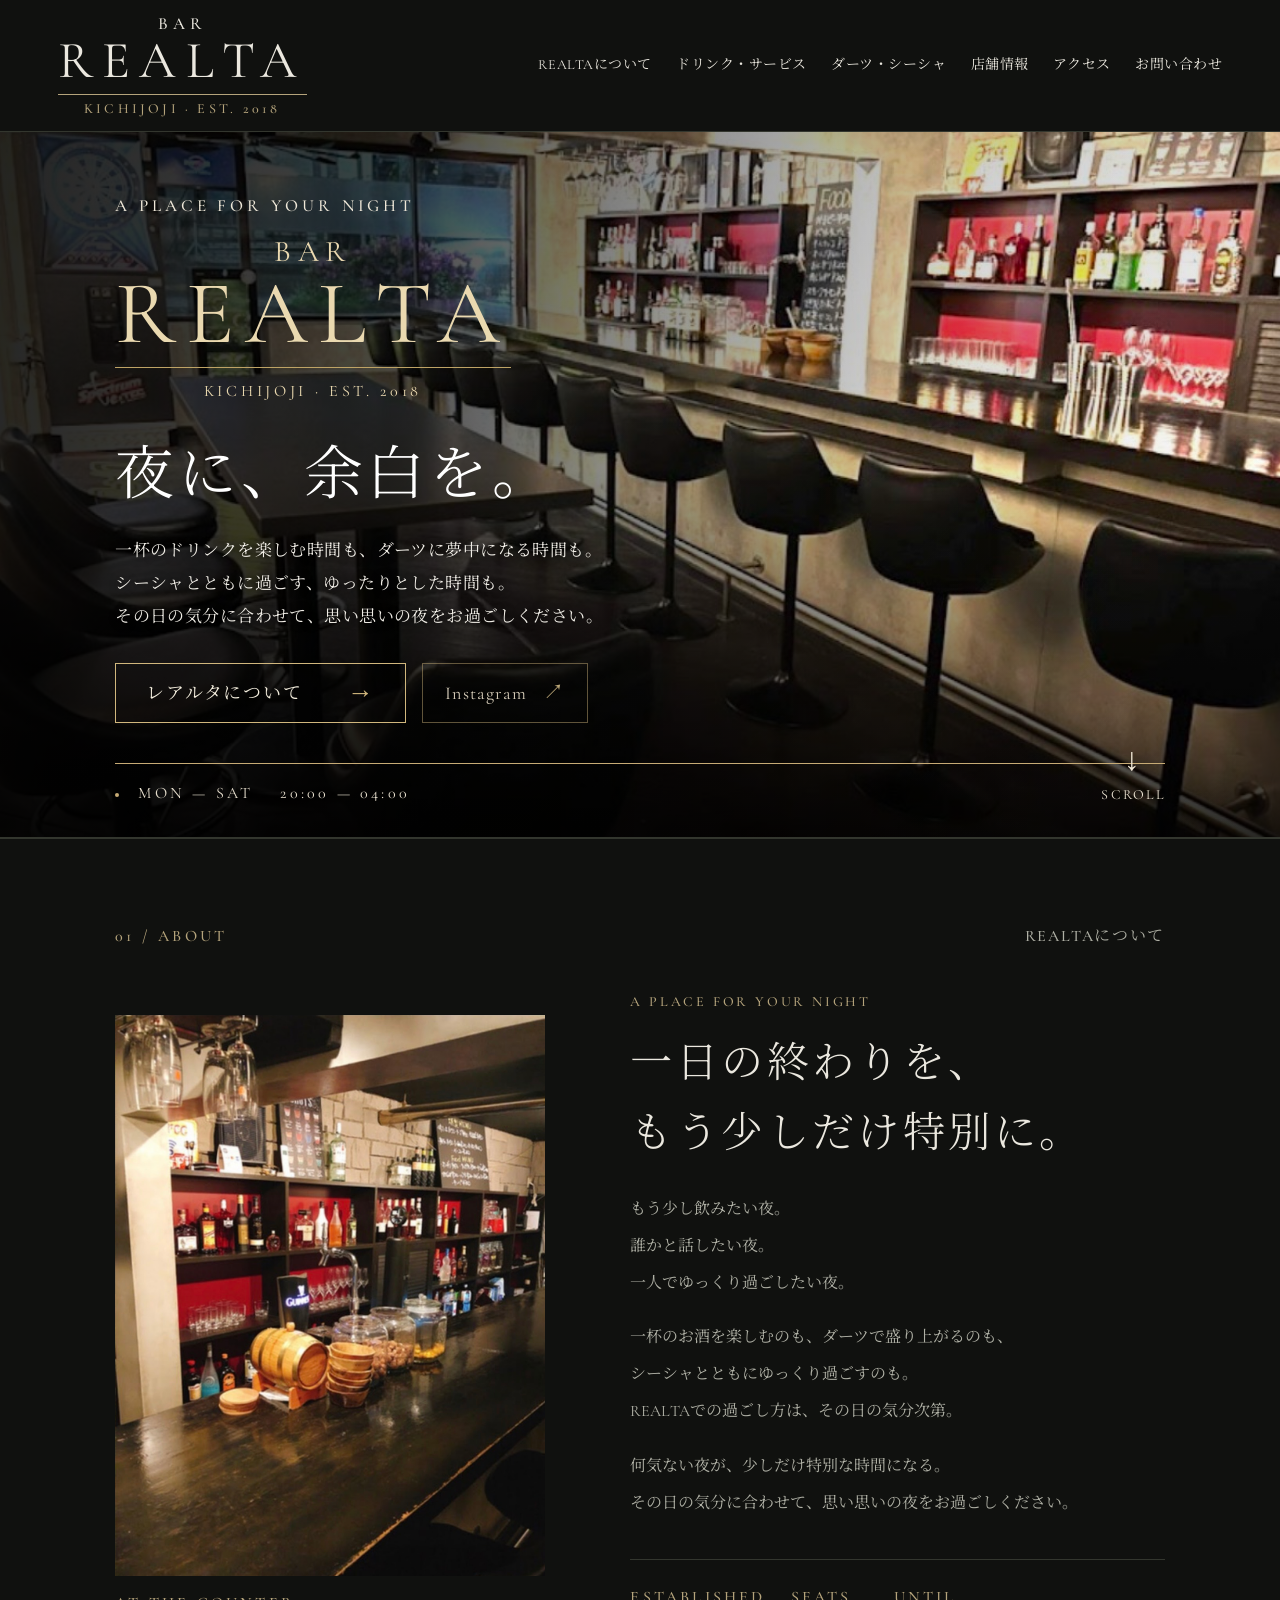
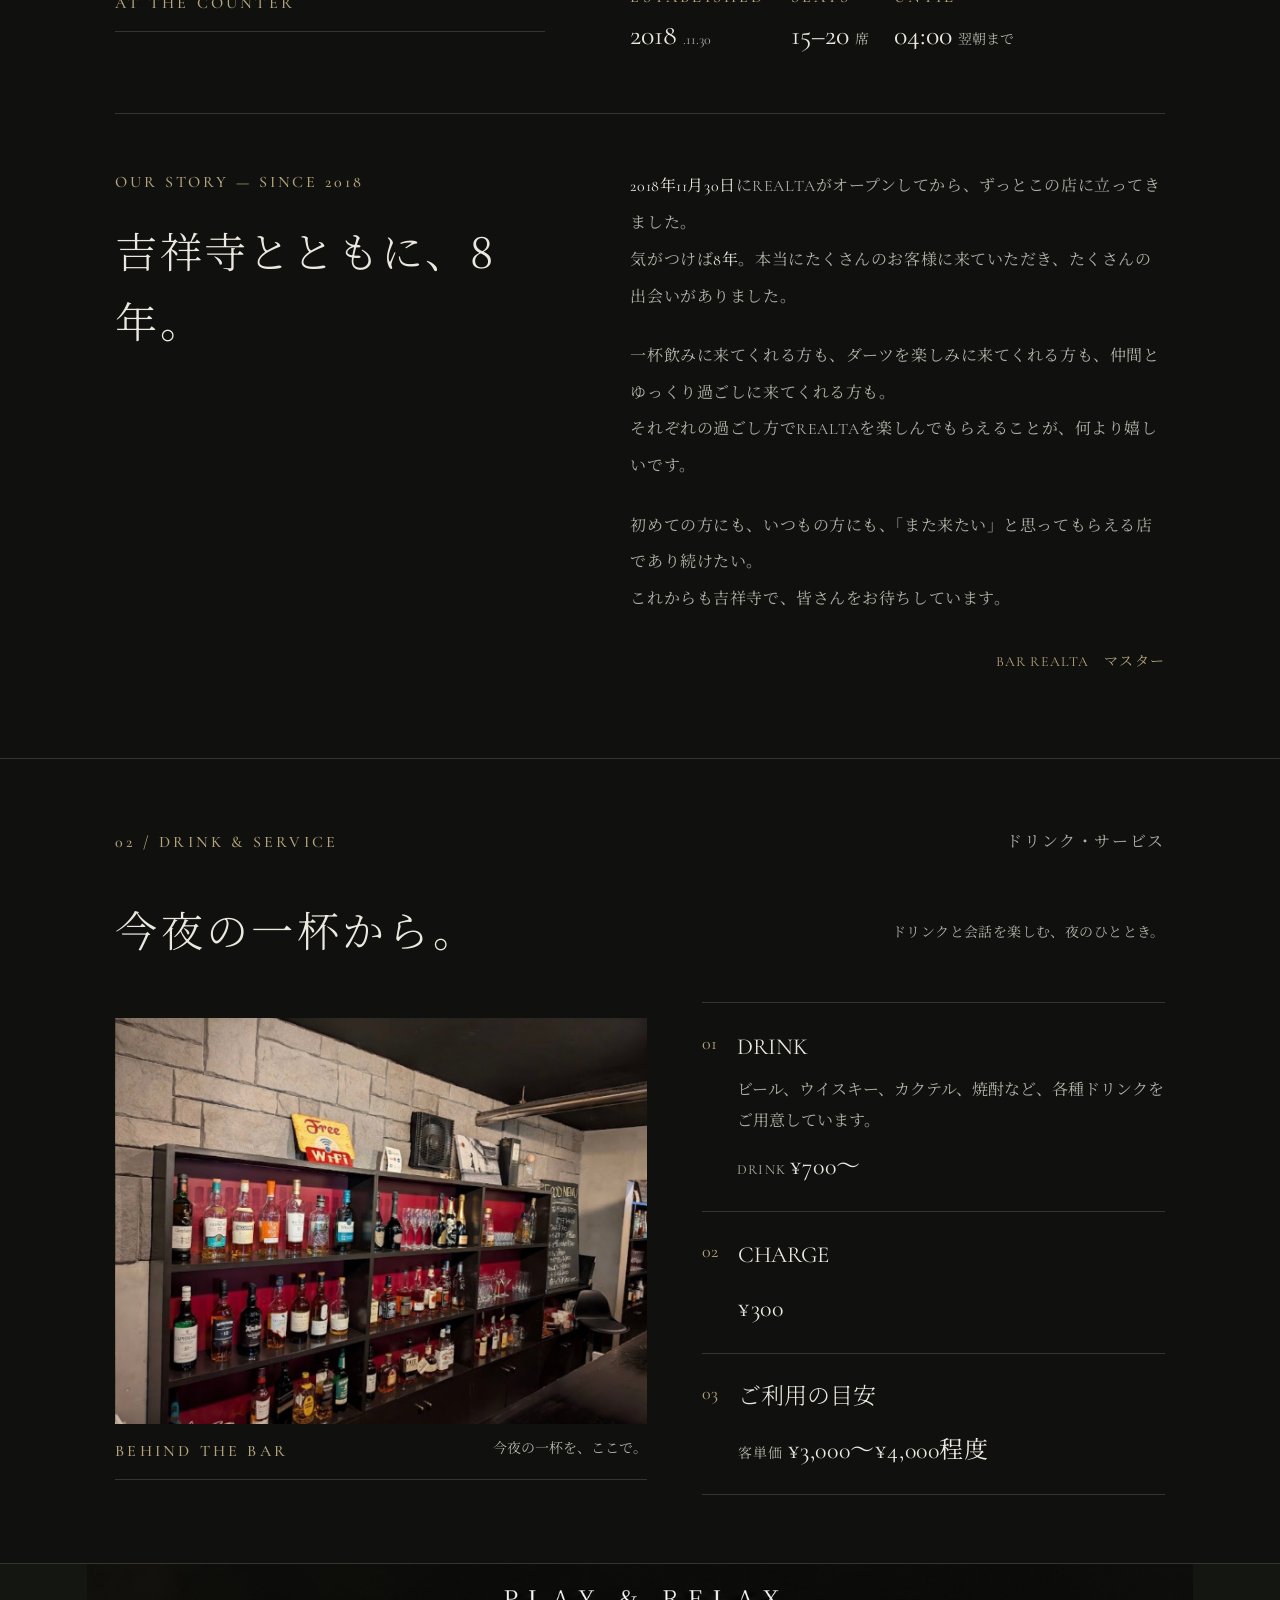
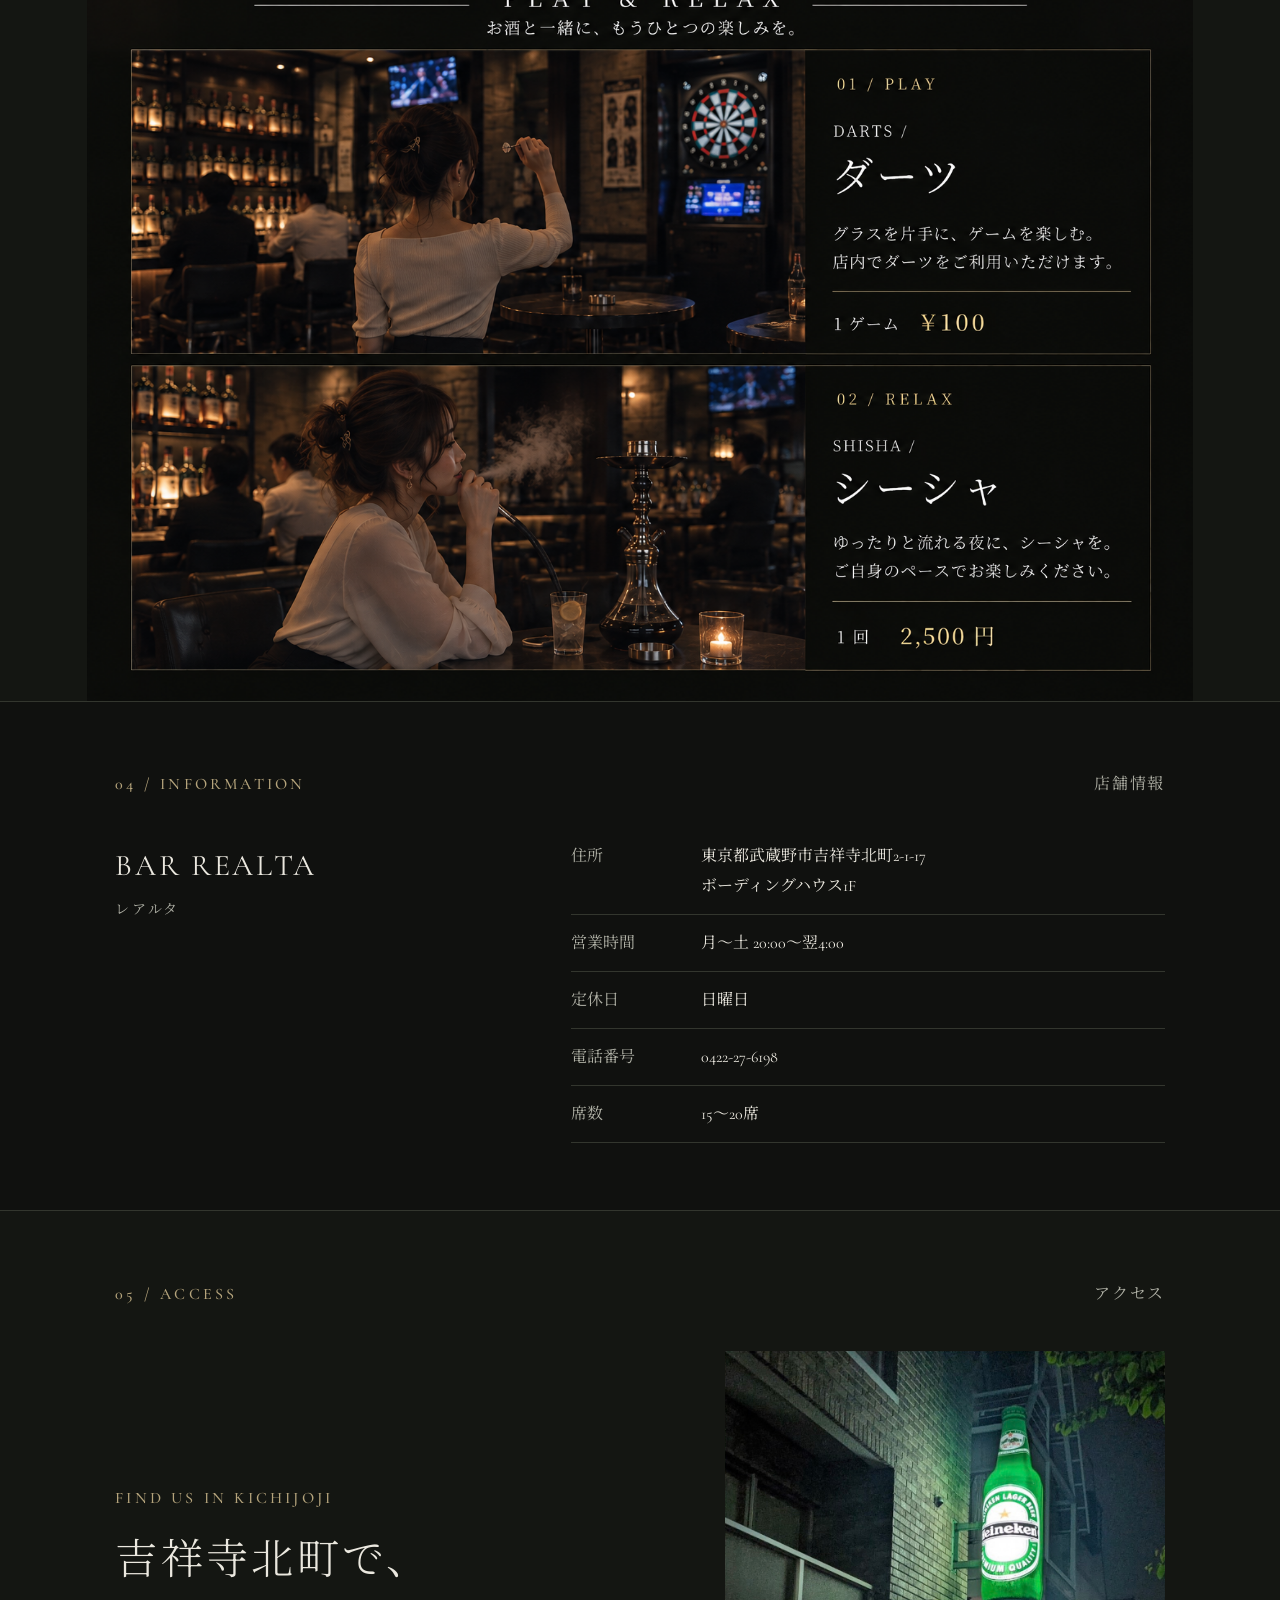
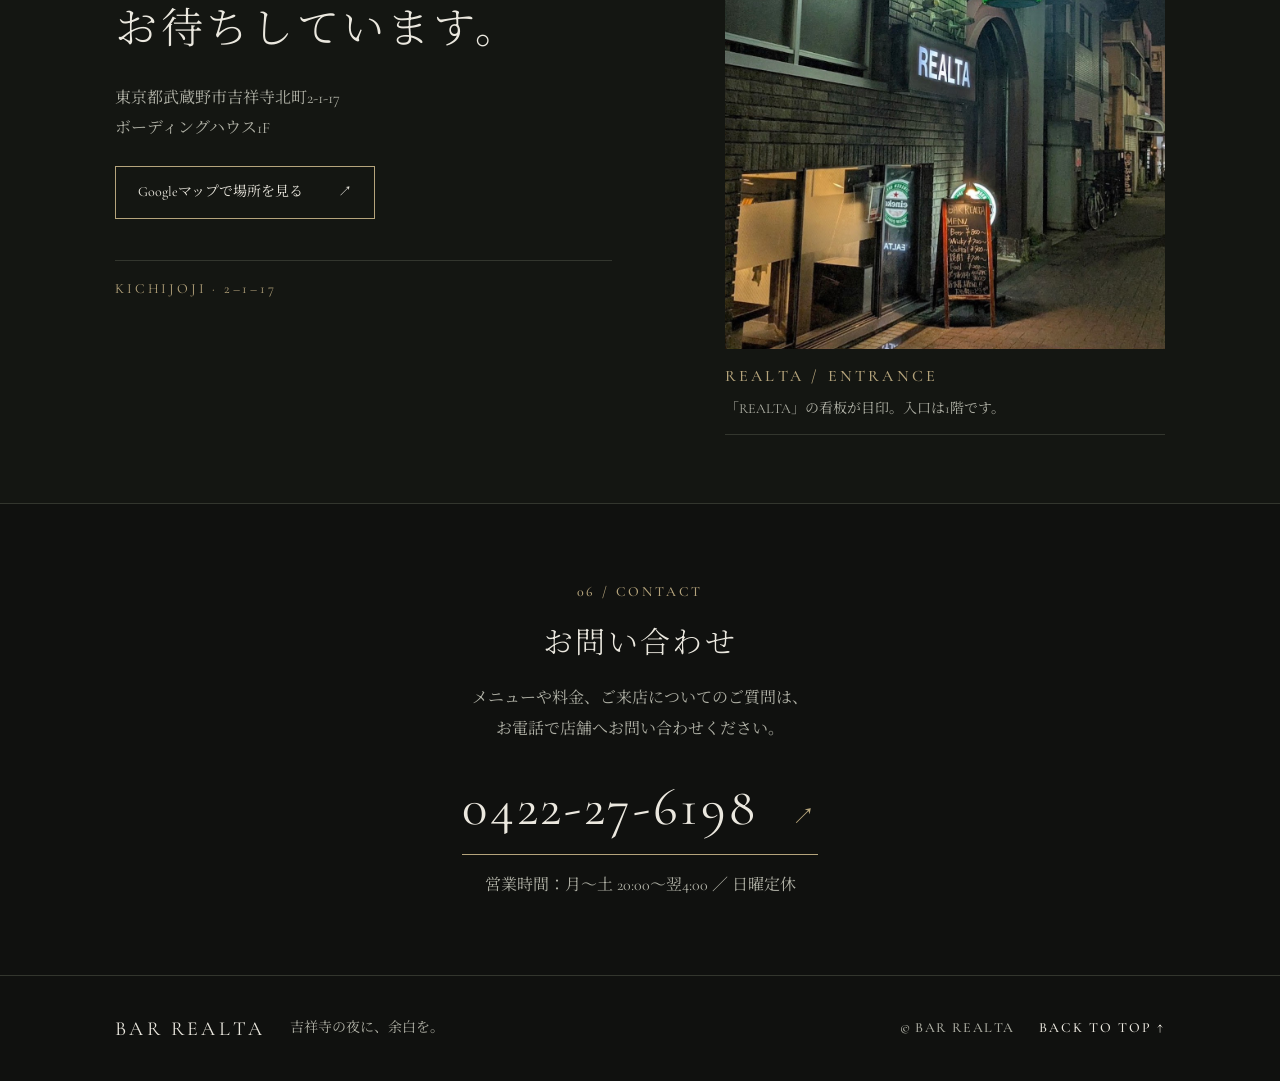
==== index.html @ 0af5d514 "Remove mobile artwork spacer and compact section boundaries" ====
<!DOCTYPE html>
<html lang="ja">
<head>
  <meta charset="UTF-8">
  <meta name="viewport" content="width=device-width, initial-scale=1">
  <meta name="theme-color" content="#10110f">
  <title>BAR REALTA（レアルタ）｜吉祥寺のバー・ダーツ・シーシャ</title>
  <meta name="description" content="吉祥寺北町のBAR REALTA（レアルタ）。月〜土の20:00〜翌4:00まで営業。落ち着いた夜のひとときに、ドリンク、ダーツ、シーシャを。店舗情報・アクセス・電話でのお問い合わせはこちら。">
  <meta property="og:type" content="website">
  <meta property="og:locale" content="ja_JP">
  <meta property="og:title" content="BAR REALTA（レアルタ）｜吉祥寺のバー">
  <meta property="og:description" content="吉祥寺北町で、夜をゆっくり。月〜土 20:00〜翌4:00。ダーツ・シーシャのあるBAR REALTA。">
  <link rel="icon" href="assets/favicon.svg" type="image/svg+xml">
  <link rel="stylesheet" href="assets/fonts.css">
  <link rel="stylesheet" href="assets/style.css?v=b200b315a62f">
  <link rel="stylesheet" href="assets/hero.css?v=e8b2d8598e43">
  <link rel="stylesheet" href="assets/experience-artwork.css?v=4f98e87cd8ca">
  <script src="assets/main.js" defer></script>
  <script type="application/ld+json">
  {"@context":"https://schema.org","@type":"BarOrPub","name":"BAR REALTA（レアルタ）","alternateName":"レアルタ 吉祥寺","telephone":"0422-27-6198","address":{"@type":"PostalAddress","streetAddress":"吉祥寺北町2-1-17 ボーディングハウス1F","addressLocality":"武蔵野市","addressRegion":"東京都","addressCountry":"JP"},"openingHoursSpecification":[{"@type":"OpeningHoursSpecification","dayOfWeek":["Monday","Tuesday","Wednesday","Thursday","Friday","Saturday"],"opens":"20:00","closes":"04:00"}],"priceRange":"客単価目安：3,000〜4,000円","foundingDate":"2018-11-30","hasMap":"https://www.google.com/maps/search/?api=1&query=東京都武蔵野市吉祥寺北町2-1-17+BAR+REALTA"}
  </script>
</head>
<body>
  <a class="skip-link" href="#main">本文へ移動</a>
  <header class="site-header">
    <a class="brand" href="#top" aria-label="BAR REALTA トップ"><span class="brand-small">BAR</span><span class="brand-word">REALTA</span><span class="brand-place">KICHIJOJI · EST. 2018</span></a>
    <button class="menu-toggle" type="button" aria-expanded="false" aria-controls="site-nav" hidden><span>MENU</span><span class="menu-icon" aria-hidden="true"></span></button>
    <nav id="site-nav" aria-label="メインナビゲーション">
      <a href="#about">REALTAについて</a><a href="#services">ドリンク・サービス</a><a href="#experience">ダーツ・シーシャ</a><a href="#information">店舗情報</a><a href="#access">アクセス</a><a href="#contact">お問い合わせ</a>
    </nav>
  </header>
  <main id="main">
    <section class="arrival" id="top" aria-labelledby="arrival-title">
      <div class="arrival-scene">
        <img class="arrival-image" src="assets/images/interior.jpg" width="1206" height="924" alt="BAR REALTAの店内全景。カウンターとテーブル席、奥にダーツ台" fetchpriority="high" decoding="async">
      </div>
      <div class="arrival-layout">
        <div class="arrival-story">
          <p class="arrival-kicker">A PLACE FOR YOUR NIGHT</p>
          <h1 class="arrival-identity" id="arrival-title">
            <span class="arrival-bar">BAR</span>
            <span class="arrival-name">REALTA</span>
            <span class="arrival-origin">KICHIJOJI · EST. 2018</span>
            <span class="sr-only">吉祥寺</span>
          </h1>
          <div class="arrival-invitation">
            <p class="arrival-copy">夜に、余白を。</p>
            <p class="arrival-description">一杯のドリンクを楽しむ時間も、ダーツに夢中になる時間も。<br class="desktop-break">シーシャとともに過ごす、ゆったりとした時間も。<br class="desktop-break">その日の気分に合わせて、思い思いの夜をお過ごしください。</p>
            <div class="arrival-actions">
              <a class="arrival-button" href="#about">レアルタについて <span aria-hidden="true">→</span></a>
              <a class="arrival-social" href="https://www.instagram.com/tommy_realta/" target="_blank" rel="noopener noreferrer">Instagram <span aria-hidden="true">↗</span><span class="sr-only">（新しいタブで開きます）</span></a>
            </div>
          </div>
        </div>
        <div class="arrival-foot">
          <p class="arrival-hours"><span class="arrival-dot" aria-hidden="true"></span> MON — SAT <strong>20:00 — 04:00</strong></p>
          <a class="arrival-scroll" href="#about">SCROLL <span aria-hidden="true">↓</span></a>
        </div>
      </div>
    </section>
    <section class="section about" id="about" aria-labelledby="about-title">
      <div class="section-label"><span>01 / ABOUT</span><span>REALTAについて</span></div>
      <figure class="store-photo counter-photo"><div class="store-photo-frame"><img src="assets/images/counter.jpg" width="1120" height="1462" alt="BAR REALTAの木のカウンターと、背後の酒棚や吊り下げられたグラス" loading="lazy" decoding="async"></div><figcaption><span>AT THE COUNTER</span></figcaption></figure>
      <div class="about-body"><p class="eyebrow">A PLACE FOR YOUR NIGHT</p><h2 id="about-title">一日の終わりを、<br>もう少しだけ特別に。</h2><p>もう少し飲みたい夜。<br>誰かと話したい夜。<br>一人でゆっくり過ごしたい夜。</p><p>一杯のお酒を楽しむのも、ダーツで盛り上がるのも、<br>シーシャとともにゆっくり過ごすのも。<br>REALTAでの過ごし方は、その日の気分次第。</p><p>何気ない夜が、少しだけ特別な時間になる。<br>その日の気分に合わせて、思い思いの夜をお過ごしください。</p><div class="about-facts"><div><span>ESTABLISHED</span><strong>2018<span>.11.30</span></strong></div><div><span>SEATS</span><strong>15–20<span>席</span></strong></div><div><span>UNTIL</span><strong>04:00<span>翌朝まで</span></strong></div></div></div>
      <article class="about-story" aria-labelledby="story-title">
        <div class="story-heading">
          <p class="story-label">OUR STORY — SINCE 2018</p>
          <h3 id="story-title">吉祥寺とともに、8年。</h3>
        </div>
        <div class="story-prose">
          <p><span class="story-accent">2018年11月30日</span>にREALTAがオープンしてから、ずっとこの店に立ってきました。<br>気がつけば<span class="story-accent">8年</span>。本当にたくさんのお客様に来ていただき、たくさんの出会いがありました。</p>
          <p>一杯飲みに来てくれる方も、ダーツを楽しみに来てくれる方も、仲間とゆっくり過ごしに来てくれる方も。<br>それぞれの過ごし方でREALTAを楽しんでもらえることが、何より嬉しいです。</p>
          <p>初めての方にも、いつもの方にも、「また来たい」と思ってもらえる店であり続けたい。<br>これからも吉祥寺で、皆さんをお待ちしています。</p>
          <p class="story-signature">BAR REALTA　マスター</p>
        </div>
      </article>
    </section>
    <section class="section services" id="services" aria-labelledby="services-title">
      <div class="section-label"><span>02 / DRINK & SERVICE</span><span>ドリンク・サービス</span></div>
      <div class="section-heading"><h2 id="services-title">今夜の一杯から。</h2><p>ドリンクと会話を楽しむ、夜のひととき。</p></div>
      <div class="drinks-layout">
        <figure class="store-photo shelf-photo"><div class="store-photo-frame"><img src="assets/images/bottle-shelf.jpg" width="1206" height="921" alt="BAR REALTAの赤い背景の酒棚に並ぶウイスキーなどのボトルとグラス" loading="lazy" decoding="async"></div><figcaption><span>BEHIND THE BAR</span><span>今夜の一杯を、ここで。</span></figcaption></figure>
        <div class="drinks-copy">
          <div class="service-row"><span class="row-number">01</span><div><h3>DRINK</h3><p>ビール、ウイスキー、カクテル、焼酎など、各種ドリンクをご用意しています。</p><p class="service-price"><span>DRINK</span> <strong>¥700〜</strong></p></div></div>
          <div class="service-row"><span class="row-number">02</span><div><h3>CHARGE</h3><p class="service-price"><strong>¥300</strong></p></div></div>
          <div class="service-row"><span class="row-number">03</span><div><h3>ご利用の目安</h3><p class="service-price"><span>客単価</span> <strong>¥3,000〜¥4,000程度</strong></p></div></div>
        </div>
      </div>
    </section>
    <section class="section experience experience-artwork" id="experience" aria-label="ダーツ・シーシャ">
      <!-- Keep the original responsive layout solely as an invisible size reference. -->
      <div class="section-label" aria-hidden="true" inert><span>03 / DARTS &amp; SHISHA</span><span>ダーツ・シーシャ</span></div>
      <div class="section-heading" aria-hidden="true" inert><h2 id="experience-title">夜の楽しみ方は、自由に。</h2><p>気分に合わせて、もうひとつの楽しみを。</p></div>
      <div class="leisure-list" aria-hidden="true" inert>
        <article class="leisure-row" aria-labelledby="darts-title">
          <div class="leisure-visual"><img src="assets/images/darts-atmosphere.png?v=c59aa412653b" width="1672" height="941" alt="街のバーで、髪をアップにした綺麗めカジュアルの大人の女性が後ろ向きに立ってダーツを投げる様子とダーツボードを描いたイメージ画像" loading="lazy" decoding="async"></div>
          <div class="leisure-content">
            <p class="leisure-label">01 / PLAY</p>
            <h3 id="darts-title"><span>DARTS /</span> ダーツ</h3>
            <p class="leisure-description">グラスを片手に、ゲームを楽しむ夜。<br>店内でダーツをご利用いただけます。</p>
            <p class="leisure-price">1ゲーム <strong>¥100</strong></p>
          </div>
        </article>
        <article class="leisure-row" aria-labelledby="shisha-title">
          <div class="leisure-visual"><img src="assets/images/shisha-atmosphere.png?v=7a48c51db578" width="1672" height="941" alt="街のバーで、綺麗めカジュアルの大人の女性が横向きにシーシャを吸う様子とシーシャ本体を描いたイメージ画像" loading="lazy" decoding="async"></div>
          <div class="leisure-content">
            <p class="leisure-label">02 / RELAX</p>
            <h3 id="shisha-title"><span>SHISHA /</span> シーシャ</h3>
            <p class="leisure-description">ゆったりと流れる夜に、シーシャを。<br>ご自身のペースでお楽しみください。</p>
            <p class="leisure-price">1回 <strong>2,500</strong>円</p>
            <p class="leisure-note">フレーバー・提供条件・税込／税別などの詳細は店舗へお問い合わせください。</p>
          </div>
        </article>
      </div>
      <p class="leisure-image-note" aria-hidden="true" inert>ダーツ・シーシャのビジュアルはイメージ画像です。実店舗の写真ではありません。</p>
      <p class="age-note" aria-hidden="true" inert>飲酒・喫煙は20歳になってから。シーシャの提供条件は店舗へご確認ください。</p>
      <img class="experience-artwork-image" src="assets/images/プレイ＆リラックス、夜のバー時間.png" width="1536" height="1024" alt="PLAY &amp; RELAX。お酒と一緒に、もうひとつの楽しみを。ダーツ：グラスを片手に、ゲームを楽しむ夜。店内でダーツをご利用いただけます。1ゲーム100円。シーシャ：ゆったりと流れる夜に、シーシャを。ご自身のペースでお楽しみください。1回2,500円。" decoding="async">
    </section>
    <section class="section information" id="information" aria-labelledby="information-title">
      <div class="section-label"><span>04 / INFORMATION</span><span>店舗情報</span></div>
      <div class="info-layout"><h2 id="information-title">BAR REALTA<span>レアルタ</span></h2><dl class="info-list"><div><dt>住所</dt><dd>東京都武蔵野市吉祥寺北町2-1-17<br>ボーディングハウス1F</dd></div><div><dt>営業時間</dt><dd>月〜土 20:00〜翌4:00</dd></div><div><dt>定休日</dt><dd>日曜日</dd></div><div><dt>電話番号</dt><dd><a href="tel:0422276198">0422-27-6198</a></dd></div><div><dt>席数</dt><dd>15〜20席</dd></div></dl></div>
    </section>
    <section class="section access" id="access" aria-labelledby="access-title">
      <div class="section-label"><span>05 / ACCESS</span><span>アクセス</span></div>
      <div class="access-layout"><div><p class="eyebrow">FIND US IN KICHIJOJI</p><h2 id="access-title">吉祥寺北町で、<br>お待ちしています。</h2><p>東京都武蔵野市吉祥寺北町2-1-17<br>ボーディングハウス1F</p><a class="button" href="https://www.google.com/maps/search/?api=1&amp;query=東京都武蔵野市吉祥寺北町2-1-17+BAR+REALTA" target="_blank" rel="noopener noreferrer">Googleマップで場所を見る <span aria-hidden="true">↗</span><span class="sr-only">（新しいタブで開きます）</span></a></div><figure class="store-photo exterior-photo"><div class="store-photo-frame"><img src="assets/images/exterior.jpg" width="1097" height="1493" alt="BAR REALTAの夜の外観。REALTAの看板と緑のボトル型看板、建物1階のガラスの入口" loading="lazy" decoding="async"></div><figcaption><span>REALTA / ENTRANCE</span><span>「REALTA」の看板が目印。入口は1階です。</span></figcaption></figure></div>
    </section>
    <section class="section contact" id="contact" aria-labelledby="contact-title"><p class="eyebrow">06 / CONTACT</p><h2 id="contact-title">お問い合わせ</h2><p>メニューや料金、ご来店についてのご質問は、<br class="desktop-break">お電話で店舗へお問い合わせください。</p><a class="contact-phone" href="tel:0422276198"><span class="sr-only">電話する： </span>0422-27-6198 <span aria-hidden="true">↗</span></a><p class="contact-hours">営業時間：月〜土 20:00〜翌4:00 ／ 日曜定休</p></section>
  </main>
  <footer class="site-footer"><a class="footer-brand" href="#top">BAR REALTA</a><p>吉祥寺の夜に、余白を。</p><span>© BAR REALTA</span><a class="back-top" href="#top">BACK TO TOP ↑</a></footer>
</body>
</html>
---- assets/fonts.css ----
/* cormorant-garamond-latin-400-normal */
@font-face {
  font-family: 'Cormorant Garamond';
  font-style: normal;
  font-display: swap;
  font-weight: 400;
  src: url('./fonts/cormorant-garamond-latin-400-normal.woff2') format('woff2');
}
/* cormorant-garamond-latin-500-normal */
@font-face {
  font-family: 'Cormorant Garamond';
  font-style: normal;
  font-display: swap;
  font-weight: 500;
  src: url('./fonts/cormorant-garamond-latin-500-normal.woff2') format('woff2');
}
/* noto-serif-jp-japanese-300-normal */
@font-face {
  font-family: 'Noto Serif JP';
  font-style: normal;
  font-display: swap;
  font-weight: 300;
  src: url('./fonts/noto-serif-jp-japanese-300-normal.woff2') format('woff2');
}
/* noto-serif-jp-japanese-400-normal */
@font-face {
  font-family: 'Noto Serif JP';
  font-style: normal;
  font-display: swap;
  font-weight: 400;
  src: url('./fonts/noto-serif-jp-japanese-400-normal.woff2') format('woff2');
}
---- assets/style.css ----
:root{--bg:#10110f;--panel:#171915;--text:#ebe8df;--muted:#b0b1a6;--gold:#b5a47c;--line:#33362e;--serif:"Yu Mincho","Hiragino Mincho ProN",Georgia,serif;--sans:"Helvetica Neue",Arial,"Hiragino Kaku Gothic ProN","Yu Gothic",sans-serif}*{box-sizing:border-box}html{scroll-behavior:smooth;scroll-padding-top:110px}body{margin:0;background:var(--bg);color:var(--text);font-family:var(--sans);font-size:14px;line-height:1.9;-webkit-font-smoothing:antialiased}a{color:inherit;text-decoration:none}button{font:inherit}a,button{-webkit-tap-highlight-color:transparent}a:focus-visible,button:focus-visible{outline:2px solid var(--gold);outline-offset:6px}a:hover{color:var(--gold)}::selection{background:var(--gold);color:var(--bg)}h1,h2,h3,p{margin:0}h2,h3{font-family:var(--serif);font-weight:400}h2{font-size:clamp(26px,3.3vw,43px);line-height:1.65;letter-spacing:.08em}p{color:var(--muted)}.sr-only{position:absolute;width:1px;height:1px;overflow:hidden;clip-path:inset(50%);white-space:nowrap}.skip-link{position:fixed;top:-80px;left:20px;z-index:100;background:var(--text);color:var(--bg);padding:9px 12px}.skip-link:focus{top:12px}.site-header{min-height:100px;padding:15px 4.5%;display:flex;align-items:center;justify-content:space-between;row-gap:22.5px;column-gap:30px;border-bottom:1px solid var(--line);background:var(--bg);position:relative;z-index:10}.brand{font-family:Georgia,serif;font-size:28px;line-height:1.1;letter-spacing:.13em;white-space:nowrap}.brand-small{font-size:14px;letter-spacing:.1em}.brand-place{display:block;font-family:var(--sans);font-size:14px;letter-spacing:.26em;color:var(--gold);margin-top:6.75px}.site-header nav{display:flex;row-gap:18px;column-gap:24px;font-size:14px;letter-spacing:.04em}.menu-toggle{border:0;color:var(--text);background:transparent;padding:12px 0;cursor:pointer;font-size:14px;letter-spacing:.14em;align-items:center;row-gap:9px;column-gap:12px}.menu-toggle[hidden]{display:none}.menu-icon{width:20px;height:8px;border-top:1px solid currentColor;border-bottom:1px solid currentColor}.eyebrow{font-size:14px;letter-spacing:.25em;color:var(--gold);font-weight:500}.text-link{display:inline-flex;row-gap:48.75px;column-gap:65px;align-items:center;margin-top:31.5px;padding-bottom:7.5px;border-bottom:1px solid var(--gold);font-size:14px}.text-link span{color:var(--gold);font-size:19px}.section{padding:67.5px 9%;border-top:1px solid var(--line)}.section-label{display:flex;justify-content:space-between;align-items:center;font-size:14px;letter-spacing:.18em;color:var(--gold);margin-bottom:41.25px}.section-label span:last-child{color:var(--muted);letter-spacing:.1em}.about{display:grid;grid-template-columns:1fr 2fr;row-gap:45px;column-gap:60px;padding-top:82.5px;padding-bottom:82.5px}.about .section-label{display:block}.about .section-label span{display:block;margin-bottom:7.5px}.about-body h2{margin:13.5px 0 22.5px}.about-body>p:not(.eyebrow){margin-top:18px;line-height:2.3}.about-facts{display:flex;row-gap:45px;column-gap:60px;margin-top:37.5px;padding-top:22.5px;border-top:1px solid var(--line)}.about-facts>div>span{display:block;color:var(--gold);font-size:14px;letter-spacing:.15em}.about-facts strong{font-family:Georgia,serif;font-size:32px;font-weight:400;line-height:1.6}.about-facts strong span{font-family:var(--sans);font-size:14px;color:var(--muted);margin-left:6px}.section-heading{display:flex;justify-content:space-between;row-gap:18.75px;column-gap:25px;align-items:center;margin-bottom:33.75px}.section-heading p{font-size:14px;letter-spacing:.03em}.service-row{display:flex;row-gap:22.5px;column-gap:30px;padding:22.5px 0;border-top:1px solid var(--line);align-items:start}.service-row:last-child{border-bottom:1px solid var(--line)}.row-number{color:var(--gold);font-family:Georgia,serif;font-size:18px}.service-row h3{font-size:23px;margin-bottom:6px}.service-row p{font-size:14px;max-width:600px}.row-english{margin-left:auto;color:var(--gold);font-size:14px;letter-spacing:.14em;white-space:nowrap;padding-top:7.5px}.experience{background:#141612}.experience-grid{display:grid;grid-template-columns:1fr 1fr;row-gap:22.5px;column-gap:30px}.experience-card{border:1px solid var(--line);background:var(--bg)}.card-art{height:210px;position:relative;overflow:hidden;background:radial-gradient(ellipse at center,#282d23,#181b16 70%)}.card-art>span{position:absolute;left:26px;bottom:20px;font-size:14px;letter-spacing:.16em;color:var(--gold)}.card-content{padding:22.5px 30px}.card-content h3{font-size:28px;letter-spacing:.12em;margin:5.25px 0 11.25px}.card-content p{font-size:14px}.card-content .eyebrow{font-size:14px}.card-content .card-note{font-size:14px;margin-top:16.5px;color:var(--muted)}.shisha-price{margin-top:13.5px;color:var(--text)}.shisha-price strong{font-family:Georgia,serif;font-size:27px;letter-spacing:.05em;font-weight:400;margin:0 5px}.age-note{font-size:14px;margin-top:18px}.info-layout{display:grid;grid-template-columns:1fr 1.5fr;row-gap:45px;column-gap:60px}.info-layout h2{font-family:Georgia,serif;font-size:30px;letter-spacing:.09em}.info-layout h2 span{display:block;font-family:var(--sans);font-size:14px;color:var(--muted);margin-top:7.5px}.info-list{margin:0}.info-list>div{display:grid;grid-template-columns:110px 1fr;row-gap:15px;column-gap:20px;border-bottom:1px solid var(--line);padding:12.75px 0}.info-list>div:first-child{padding-top:0}.info-list dt{color:var(--muted);font-size:14px}.info-list dd{margin:0;font-size:14px}.access{background:#141612}.access-layout{display:grid;grid-template-columns:1fr 1fr;row-gap:52.5px;column-gap:70px;align-items:center}.access h2{margin:12px 0 18px}.access p{font-size:14px}.button{display:inline-flex;row-gap:26.25px;column-gap:35px;padding:12px 22px;border:1px solid var(--gold);font-size:14px;margin-top:22.5px;transition:background .2s}.button:hover{background:var(--gold);color:var(--bg)}.access-panel{min-height:310px;padding:22.5px 30px;position:relative;border:1px solid #444a38;background:linear-gradient(135deg,#20251c,#141612);display:flex;flex-direction:column;justify-content:center;align-items:center;text-align:center}.access-panel:before,.access-panel:after{content:"";position:absolute;inset:15px;border:1px solid #b5a47c22;pointer-events:none}.access-panel:after{inset:25px}.access-panel .eyebrow{font-size:14px}.access-panel p{font-family:Georgia,serif;font-size:32px;color:var(--text);letter-spacing:.15em;margin:15px 0}.access-panel p span{display:block;font-size:18px;color:var(--gold);margin-top:7.5px}.access-panel>span:last-of-type{font-size:14px;color:var(--muted)}.location-mark{position:absolute;right:35px;bottom:25px;color:var(--gold);font-size:25px}.contact{text-align:center;padding-top:75px;padding-bottom:75px}.contact h2{margin:13.5px 0 15px;font-size:30px}.contact>p{font-size:14px}.contact .eyebrow{font-size:14px}.contact-phone{display:inline-block;font-family:Georgia,serif;font-size:clamp(27px,5vw,53px);letter-spacing:.05em;line-height:1.5;border-bottom:1px solid var(--gold);padding:6px 0;margin-top:18px}.contact-phone span[aria-hidden]{font-family:var(--sans);font-size:23px;margin-left:20px;color:var(--gold)}.contact .contact-hours{font-size:14px;margin-top:15px}.site-footer{padding:33.75px 9%;border-top:1px solid var(--line);display:flex;align-items:center;row-gap:18.75px;column-gap:25px;flex-wrap:wrap}.footer-brand{font-family:Georgia,serif;font-size:20px;letter-spacing:.12em}.site-footer p{font-size:14px}.site-footer>span{margin-left:auto;font-size:14px;color:var(--muted);letter-spacing:.1em}.back-top{font-size:14px;letter-spacing:.1em}@media(min-width:1500px){.section{padding-left:max(9%,calc((100vw - 1230px)/2));padding-right:max(9%,calc((100vw - 1230px)/2))}}@media(max-width:1100px){.site-header nav{row-gap:10.5px;column-gap:14px;font-size:14px}.site-header{padding-left:4%;padding-right:4%;row-gap:15px;column-gap:20px}.brand{font-size:24px}.about-facts{row-gap:22.5px;column-gap:30px}.section-heading{display:block}.section-heading p{margin-top:10.5px}.row-english{display:none}}@media(max-width:1000px){html{scroll-padding-top:24px}.site-header{min-height:86px;padding:15px 6%;flex-wrap:wrap}.brand{font-size:25px}.menu-toggle:not([hidden]){display:flex}.site-header nav{width:100%;display:grid;grid-template-columns:1fr 1fr;row-gap:0;column-gap:0}.site-header nav a{padding:12px 0;font-size:14px;border-top:1px solid var(--line)}.site-header nav[hidden]{display:none}.section{padding:48.75px 7%}.section-label{margin-bottom:26.25px;font-size:14px}.about{display:block}.about .section-label{display:flex}.about .section-label span{margin:0}.about-body h2{margin-top:10.5px}.about-body>p:not(.eyebrow){font-size:14px}.about-facts{row-gap:0;column-gap:0;justify-content:space-between}.about-facts strong{font-size:26px}.about-facts strong span{font-size:14px;margin-left:4px}.about-facts>div>span{font-size:14px}.experience-grid{row-gap:15px;column-gap:20px}.card-content{padding:18px 24px}.info-layout{grid-template-columns:1fr;row-gap:22.5px;column-gap:30px}.access-layout{row-gap:26.25px;column-gap:35px;grid-template-columns:1fr}.access-panel{min-height:260px}.contact{padding-top:52.5px;padding-bottom:52.5px}.site-footer{padding:26.25px 7%;row-gap:10.5px;column-gap:14px}.site-footer>span{margin-left:0}.site-footer p{width:100%}.back-top{margin-left:auto}}@media(max-width:520px){.experience-grid{grid-template-columns:1fr}.card-art{height:180px}.section-label span:last-child{font-size:14px}.info-list>div{grid-template-columns:85px 1fr;row-gap:9px;column-gap:12px}.info-list dd{font-size:14px}.service-row{row-gap:15px;column-gap:20px}.desktop-break{display:none}.about-facts{row-gap:7.5px;column-gap:10px}.about-facts strong span{display:block;margin-left:0;font-size:14px}.button{row-gap:15px;column-gap:20px;padding:10.5px 17px}.contact-phone span[aria-hidden]{margin-left:8px;font-size:18px}}@media(prefers-reduced-motion:reduce){html{scroll-behavior:auto}*{transition:none!important}}


.store-photo{margin:0;min-width:0}.store-photo img{display:block;width:100%;height:auto;background:var(--panel)}.store-photo figcaption{display:flex;justify-content:space-between;row-gap:12px;column-gap:16px;padding:12px 0;border-bottom:1px solid var(--line);font-size:14px;line-height:1.9;color:var(--muted)}.store-photo figcaption span:first-child{font-size:14px;letter-spacing:.16em;color:var(--gold);flex-shrink:0}.interior-feature{padding:63.75px 9% 0;border-top:1px solid var(--line)}.photo-intro{width:86%;max-width:900px;margin-left:auto;margin-right:auto;display:flex;align-items:center;justify-content:space-between;row-gap:15px;column-gap:20px;margin-bottom:18px}.photo-intro>p:last-child{font-family:var(--serif);font-size:20px;letter-spacing:.1em;color:var(--text)}.interior-photo{width:86%;max-width:900px;margin:auto}.about{grid-template-columns:1fr 1.2fr;gap:37.5px 70px;border-top:0;align-items:center}.about>.section-label{grid-column:1/-1;display:flex;margin-bottom:0}.about>.section-label span{margin:0}.counter-photo{max-width:430px}.about-body>p:not(.eyebrow){font-size:14px}.about .desktop-break{display:none}.about-facts{row-gap:18.75px;column-gap:25px}.about-facts strong{font-size:28px}.drinks-layout{display:grid;grid-template-columns:1.15fr 1fr;row-gap:41.25px;column-gap:55px;align-items:center}.drinks-layout .service-row{row-gap:15px;column-gap:20px}.drinks-layout .row-english{display:none}.photo-menu-note{font-size:14px;margin-top:18px}.exterior-photo{width:100%;max-width:440px;justify-self:end}.exterior-photo figcaption{flex-direction:column;row-gap:3.75px;column-gap:5px}.access-layout{grid-template-columns:1.05fr 1fr;row-gap:60px;column-gap:80px}.access-layout>div:first-child{position:relative}.access-layout>div:first-child:after{content:"KICHIJOJI · 2–1–17";display:block;margin-top:41.25px;padding-top:15px;border-top:1px solid var(--line);font-size:14px;letter-spacing:.2em;color:var(--gold)}
@media(min-width:1500px){.interior-feature{padding-left:max(9%,calc((100vw - 1230px)/2));padding-right:max(9%,calc((100vw - 1230px)/2))}}
@media(max-width:1100px){.about{row-gap:30px;column-gap:40px}.drinks-layout{row-gap:22.5px;column-gap:30px}.about-facts{row-gap:11.25px;column-gap:15px;justify-content:space-between}.about-facts strong{font-size:24px}.about-facts strong span{display:block;margin-left:0}}
@media(max-width:1000px){.interior-feature{padding:41.25px 7% 0}.photo-intro{align-items:start}.photo-intro,.interior-photo{width:90%}.photo-intro>p:last-child{font-size:16px}.store-photo figcaption{font-size:14px}.about{display:grid;grid-template-columns:1fr;row-gap:22.5px;column-gap:30px}.about>.section-label{grid-column:auto}.counter-photo{width:78%;max-width:400px}.about-body{margin-top:3.75px}.about-facts strong{font-size:26px}.drinks-layout{grid-template-columns:1fr;row-gap:22.5px;column-gap:30px}.access-layout{grid-template-columns:1fr;row-gap:26.25px;column-gap:35px}.exterior-photo{justify-self:center;max-width:440px}.access-layout>div:first-child:after{margin-top:22.5px}.shelf-photo{width:100%}}
@media(max-width:520px){.photo-intro{flex-direction:column;row-gap:6px;column-gap:8px}.interior-photo figcaption{flex-direction:column;row-gap:2.25px;column-gap:3px}.counter-photo{width:88%}.store-photo figcaption span:first-child{font-size:14px}.interior-photo img{width:100%;height:auto}.about{row-gap:19.5px;column-gap:26px}.photo-menu-note{font-size:14px}}.about{border-top:1px solid var(--line)}
@media(max-width:1100px){.site-header nav{row-gap:7.5px;column-gap:10px}}
@media(max-width:1000px){}
@media(max-width:520px){.about-facts{flex-wrap:wrap;row-gap:13.5px;column-gap:18px}.store-photo figcaption{flex-wrap:wrap}.section-label{row-gap:11.25px;column-gap:15px;flex-wrap:wrap}.brand-place{letter-spacing:.12em}}



:root{--serif:"Cormorant Garamond","Noto Serif JP","Yu Mincho",serif;--sans:"Cormorant Garamond","Noto Serif JP","Yu Mincho",serif}
body{font-family:var(--serif);font-weight:400;font-synthesis:none}
.brand,.footer-brand,.info-layout h2,.about-facts strong,.row-number,.shisha-price strong,.contact-phone{font-family:var(--serif);font-weight:400}
h1,h2,h3,.photo-intro>p:last-child{font-family:var(--serif);font-weight:300}
.brand-place,.brand-small,.eyebrow,.section-label,.about-facts>div>span,.row-english,.card-art>span,.store-photo figcaption span:first-child,.back-top,.menu-toggle,.site-footer>span{font-family:var(--serif);font-weight:500}.section-label,.about-facts>div>span,.store-photo figcaption span:first-child{font-size:16px}
.brand-place{font-size:14px}.back-top,.site-footer>span{font-size:14px}.about-body>p:not(.eyebrow),.service-row p,.card-content p:not(.eyebrow):not(.shisha-price),.info-list dt,.info-list dd,.access p,.contact>p:not(.eyebrow){font-size:16px}
.card-content .card-note,.age-note,.photo-menu-note,.contact .contact-hours,.store-photo figcaption{font-size:14px}
.site-header nav{font-size:14px}.button{font-family:var(--serif);font-weight:400}
@media(max-width:1100px){.site-header nav{row-gap:6px;column-gap:8px}}
@media(max-width:520px){.brand-place{font-size:14px}}


.brand,.footer-brand{letter-spacing:.16em}
.eyebrow,.section-label,.about-facts>div>span,.store-photo figcaption span:first-child,.card-art>span{letter-spacing:.2em}.back-top,.menu-toggle{letter-spacing:.14em}
@media(max-width:520px){}



.site-header{min-height:132px;padding-top:12px;padding-bottom:12px}
.site-header .brand{display:block;text-align:center;line-height:1;flex-shrink:0}
.site-header .brand-small{display:block;font-size:17px;letter-spacing:.3em;margin-bottom:3px}
.site-header .brand-word{display:block;font-size:52px;letter-spacing:.18em}
.site-header .brand-place{font-size:14px;letter-spacing:.23em;border-top:1px solid var(--gold);padding-top:6.75px;margin-top:6.75px}
@media(max-width:1100px){.site-header .brand-word{font-size:40px}.site-header .brand-place{font-size:14px;letter-spacing:.15em}.site-header{row-gap:12px;column-gap:16px}}
@media(max-width:1000px){.site-header{min-height:120px}.site-header .brand-word{font-size:44px}.site-header .brand-place{font-size:14px}}
@media(max-width:520px){.site-header{min-height:105px;padding-top:9px;padding-bottom:9px}.site-header .brand-small{font-size:14px}.site-header .brand-word{font-size:35px}.site-header .brand-place{font-size:14px;letter-spacing:.12em;padding-top:5.25px;margin-top:5.25px}}
@media(min-width:1800px){}
@media(max-width:1100px){}
@media(max-width:900px){}
@media(max-width:360px){}


/* A quiet, prose-led story beneath the existing introduction. */
.about-story{grid-column:1/-1;display:grid;grid-template-columns:minmax(0,1fr) minmax(0,1.2fr);row-gap:52.5px;column-gap:70px;padding-top:54px;margin-top:18px;border-top:1px solid var(--line);align-items:start}
.story-label{font-family:var(--serif);font-size:16px;font-weight:500;letter-spacing:.18em;line-height:1.8;color:var(--gold);margin:0 0 18px}
.story-heading h3{font-family:"Noto Serif JP","Yu Mincho",serif;font-weight:300;font-size:clamp(26px,3.3vw,43px);line-height:1.65;letter-spacing:.055em;color:var(--text);margin:0}
.story-prose{max-width:660px}.story-prose p{font-family:var(--serif);font-size:16px;line-height:2.3;letter-spacing:.035em;color:var(--muted);margin:0}
.story-prose p+p{margin-top:22.5px}.story-accent{color:var(--text);font-weight:400}
@media(max-width:1100px){.about-story{row-gap:30px;column-gap:40px}.story-label{letter-spacing:.12em}}
@media(max-width:1000px){.about-story{grid-template-columns:minmax(0,1fr);row-gap:21px;column-gap:28px;padding-top:36px;margin-top:15px}.story-label{margin-bottom:10.5px}.story-prose{max-width:720px}}
@media(max-width:520px){.about-story{padding-top:30px;row-gap:18px;column-gap:24px;margin-top:10.5px}.story-label{font-size:15px;letter-spacing:.12em}.story-heading h3{letter-spacing:.035em}.story-prose p{font-size:16px;line-height:2.2;letter-spacing:.025em}.story-prose p+p{margin-top:19.5px}}

.story-prose p.story-signature{margin-top:31.5px;text-align:right;font-size:14px;line-height:1.9;letter-spacing:.08em;color:var(--gold)}
@media(max-width:520px){.story-prose p.story-signature{margin-top:25.5px}}

/* Prices in the existing service rows. */
.drinks-copy .service-price{margin-top:9px;color:var(--text);line-height:1.8}
.service-price>span{font-size:14px;letter-spacing:.08em;color:var(--muted)}
.service-price>strong{font-family:var(--serif);font-size:24px;font-weight:400;letter-spacing:.025em;color:var(--text)}
@media(max-width:520px){.service-price>strong{font-size:22px}}

/* Darts and shisha: cinematic visual followed by copy and confirmed pricing. */
.leisure-list{display:grid;row-gap:25.5px;column-gap:34px}.leisure-row{display:grid;grid-template-columns:minmax(0,2fr) minmax(0,3fr);padding:18px 24px;border:1px solid #b5a47c80;background:var(--bg)}
.leisure-visual{position:relative;min-width:0;overflow:hidden;align-self:center}.leisure-visual img{display:block;width:100%;height:auto;min-height:0;aspect-ratio:4/3;object-fit:contain;object-position:center;background:var(--panel)}
.leisure-visual::after{content:"";position:absolute;inset:0;pointer-events:none;background:linear-gradient(90deg,rgba(0,0,0,.19),rgba(0,0,0,.25))}
.leisure-content{min-width:0;display:flex;flex-direction:column;justify-content:center;padding:18px 36px}
.leisure-label{font-size:16px;letter-spacing:.18em;font-weight:500;color:var(--gold);margin-bottom:18.75px}
.leisure-content h3{font-family:var(--serif);font-weight:300;font-size:clamp(29px,2.7vw,40px);line-height:1.6;letter-spacing:.065em;margin:0 0 16.5px}
.leisure-content h3>span{display:block;font-size:16px;font-weight:500;letter-spacing:.14em;color:var(--muted);margin-bottom:3.75px}
.leisure-description{font-size:16px;line-height:2.1;color:var(--text);margin:0}
.leisure-price{border-top:1px solid #b5a47c80;margin-top:22.5px;padding-top:16.5px;font-size:20px;letter-spacing:.05em;color:#d5c39d;line-height:1.8}
.leisure-price strong{font-family:var(--serif);font-size:36px;font-weight:400;letter-spacing:.04em;margin:0 8px}
.leisure-note{font-size:14px;line-height:1.9;margin-top:13.5px;color:var(--muted)}.leisure-image-note{font-size:14px;line-height:1.9;margin-top:16.5px;color:var(--muted)}
@media(max-width:1100px){.leisure-content{padding:21px 24px}.leisure-row{grid-template-columns:minmax(0,37fr) minmax(0,63fr)}}
@media(max-width:800px){.leisure-row{grid-template-columns:minmax(0,1fr);padding:12px 16px}.leisure-visual{width:70%;justify-self:center}.leisure-visual img{height:auto;min-height:0;aspect-ratio:4/3;object-fit:contain}.leisure-content{padding:21px 8px 18px}.leisure-label{font-size:15px;margin-bottom:13.5px}.leisure-content h3{font-size:32px;margin-bottom:13.5px}.leisure-price{margin-top:18px;padding-top:13.5px}.leisure-price strong{font-size:32px}.leisure-list{row-gap:19.5px;column-gap:26px}}
@media(max-width:360px){.leisure-content{padding:18px 8px}.leisure-content h3{font-size:29px}.leisure-price{font-size:18px}.leisure-price strong{font-size:30px}}

/* Compact photo-and-copy cards aligned with the other section content. */
.experience{padding-top:36px;padding-bottom:36px}
.experience>.section-label,.experience>.section-heading,.experience>.leisure-list,.experience>.leisure-image-note,.experience>.age-note{max-width:1230px;margin-left:auto;margin-right:auto}
.experience>.section-label{margin-bottom:18px}.experience>.section-heading{margin-bottom:18px}
.experience .leisure-list{row-gap:9px;column-gap:12px}
.experience .leisure-row{grid-template-columns:minmax(0,42fr) minmax(0,58fr);padding:0;align-items:center}
.experience .leisure-visual{width:100%;justify-self:center}
.experience .leisure-visual img{width:100%;height:auto;aspect-ratio:5/2;max-height:165px;object-fit:cover;object-position:center 35%;filter:brightness(.72) saturate(.82)}
.experience .leisure-row:first-child .leisure-visual img{object-position:center 20%}
.experience .leisure-visual::after{background:linear-gradient(90deg,rgba(0,0,0,.08),rgba(0,0,0,.16))}
.experience .leisure-content{padding:6px 28px}
.experience .leisure-label{font-size:15px;line-height:1.6;margin-bottom:2.25px}
.experience .leisure-content h3{font-size:32px;line-height:1.2;margin-bottom:3px}
.experience .leisure-content h3>span{line-height:1.2;margin-bottom:2.25px}
.experience .leisure-description{line-height:1.65}
.experience .leisure-price{margin-top:6px;padding-top:4.5px;font-size:19px;line-height:1.35}
.experience .leisure-price strong{font-size:30px}
.experience .leisure-note{margin-top:6px;line-height:1.7}
.experience>.leisure-image-note{margin-top:12px}.experience>.age-note{margin-top:9px}
@media(max-width:1100px){.experience .leisure-row{grid-template-columns:minmax(0,45fr) minmax(0,55fr)}.experience .leisure-content{padding:6px 22px}}
@media(max-width:800px){.experience{padding-top:30px;padding-bottom:30px}.experience .leisure-row{grid-template-columns:minmax(0,1fr);padding:9px 12px}.experience .leisure-visual{max-width:280px}.experience .leisure-visual img{max-height:100px}.experience .leisure-content{padding:9px 8px 4.5px}.experience>.section-label{margin-bottom:18px}.experience .leisure-list{row-gap:9px;column-gap:12px}}

/* Clip screenshot edges inside the original photo dimensions. Originals stay intact. */
.store-photo-frame{position:relative;width:100%;overflow:hidden}
.counter-photo .store-photo-frame{aspect-ratio:1120/1462}
.shelf-photo .store-photo-frame{aspect-ratio:1206/921}
.exterior-photo .store-photo-frame{aspect-ratio:1097/1493}
.store-photo-frame img{position:absolute;width:100%;height:100%;max-width:none;transform-origin:top left}
/* Uniform scaling preserves proportions while removing only narrow edge strips. */
.counter-photo .store-photo-frame img{transform:translate(-2.01%,-1.41%) scale(1.0201)}
.shelf-photo .store-photo-frame img{transform:translate(-3.35%,-1.65%) scale(1.0335)}
.exterior-photo .store-photo-frame img{transform:translate(-1.1%,-1.32%) scale(1.022)}

/* Keep mobile section boundaries compact without changing their contents. */
@media (max-width: 800px) {
  .section:not(.experience-artwork) {
    padding-top: 32px;
    padding-bottom: 32px;
  }
}
---- assets/hero.css ----
/* The opening is self-contained; it shares only colors and font files with the site. */
.arrival{position:relative;isolation:isolate;overflow:hidden;background:#090908;color:#f5efdf;border-bottom:1px solid #33362e;font-family:"Cormorant Garamond","Noto Serif JP",serif}
.arrival-scene{position:absolute;inset:0;z-index:-1}
.arrival-image{display:block;width:100%;height:100%;object-fit:cover;object-position:center 50%}
.arrival-scene::after{content:"";position:absolute;inset:0;background:linear-gradient(90deg,rgba(0,0,0,.84) 0%,rgba(0,0,0,.7) 30%,rgba(0,0,0,.38) 52%,rgba(0,0,0,.09) 75%,transparent 100%),linear-gradient(0deg,rgba(0,0,0,.84),transparent 52%,rgba(0,0,0,.12))}
.arrival-layout{display:flex;flex-direction:column;min-height:667.5px;padding:73.5px 10.4% 28.5px}
.arrival-story{width:min(100%,660px)}
.arrival-kicker{font-size:20px;line-height:1.4;letter-spacing:.23em;font-weight:500;color:#eee7d8;margin:0 0 19.5px}
.arrival-identity{display:flex;flex-direction:column;align-items:center;width:fit-content;max-width:100%;margin:0;color:#ead9b0;font-weight:400;line-height:1}
.arrival-bar{display:block;font-size:34px;letter-spacing:.22em;line-height:1;margin-bottom:0}
.arrival-name{display:block;white-space:nowrap;font-size:clamp(88px,7vw,112px);line-height:1.04;letter-spacing:.12em}
.arrival-origin{display:block;align-self:stretch;border-top:1px solid #bea365;margin-top:7.5px;padding-top:11.25px;font-size:19px;line-height:1.4;letter-spacing:.28em;text-align:center;white-space:nowrap}
.arrival-invitation{margin-top:22.5px}
.arrival-copy{font-family:"Noto Serif JP","Yu Mincho",serif;font-size:clamp(44px,4.8vw,76px);font-weight:300;line-height:1.5;letter-spacing:.065em;white-space:nowrap;color:#fff;margin:0 0 21px}
.arrival-description{font-size:19px;font-weight:400;line-height:1.95;letter-spacing:.025em;color:#f0ede6;margin:0;text-shadow:0 1px 8px #000}
.arrival-button{display:inline-flex;justify-content:space-between;align-items:center;row-gap:33.75px;column-gap:45px;min-width:320px;padding:13.5px 30px;margin-top:30px;border:1px solid #d1b77d;font-size:20px;line-height:1.6;letter-spacing:.1em;color:#f5efdf;background:rgba(0,0,0,.12);transition:background .2s}
.arrival-button:hover{background:rgba(181,164,124,.18);color:#fff}.arrival-button span{font-size:26px;line-height:1;color:#d1b77d}
.arrival-foot{position:relative;display:flex;align-items:end;justify-content:space-between;row-gap:18px;column-gap:24px;border-top:1px solid #c7ab75;margin-top:40.5px;padding-top:15px}
.arrival-hours{margin:0;color:#e6decd;font-size:16px;line-height:1.8;letter-spacing:.2em}
.arrival-hours strong{font-weight:400;white-space:nowrap;margin-left:20px}
.arrival-dot{display:inline-block;width:4px;height:4px;border-radius:50%;background:#c7ab75;margin-right:12px;vertical-align:middle}
.arrival-scroll{position:absolute;right:0;bottom:0;display:flex;flex-direction:column-reverse;align-items:center;row-gap:3px;column-gap:4px;white-space:nowrap;font-size:14px;letter-spacing:.16em;color:#efe7d5}
.arrival-scroll span{font-family:serif;font-size:32px;line-height:1.2;font-weight:300}
@media(min-width:1600px){.arrival-story{width:720px}.arrival-layout{padding-top:78.75px}}
@media(max-width:1300px) and (min-width:901px){.arrival-layout{padding-left:9%;padding-right:9%;padding-top:61.5px}.arrival-story{width:58%}.arrival-kicker{font-size:17px}.arrival-bar{font-size:30px}.arrival-origin{font-size:16px;letter-spacing:.23em}.arrival-description{font-size:17px}.arrival-copy{font-size:4.6vw}.arrival-button{min-width:280px;font-size:18px}}
@media(max-width:900px){.arrival-layout{min-height:0;padding:43.5px 8% 22.5px}.arrival-story{width:100%;max-width:570px}.arrival-scene::after{background:linear-gradient(90deg,rgba(0,0,0,.86),rgba(0,0,0,.69) 60%,rgba(0,0,0,.23)),linear-gradient(0deg,rgba(0,0,0,.65),transparent 70%)}.arrival-kicker{font-size:15px;letter-spacing:.15em;margin-bottom:21px}.arrival-bar{font-size:27px}.arrival-name{font-size:clamp(66px,17vw,102px);letter-spacing:.1em}.arrival-origin{font-size:15px;letter-spacing:.2em;padding-top:9.75px}.arrival-invitation{margin-top:31.5px}.arrival-copy{font-size:clamp(28px,7.8vw,44px);letter-spacing:.025em;margin-bottom:18.75px}.arrival-description{font-size:16px;line-height:2.1}.arrival-button{min-width:0;max-width:100%;width:280px;font-size:16px;padding:11.25px 22px;margin-top:24px}.arrival-foot{margin-top:33.75px;align-items:end;flex-wrap:wrap;row-gap:13.5px;column-gap:18px}.arrival-hours{font-size:14px;letter-spacing:.1em}.arrival-hours strong{margin-left:10px}.arrival-scroll{position:static;margin-left:auto;font-size:14px}.arrival-scroll span{font-size:26px}}
@media(max-width:360px){.arrival-kicker{font-size:14px;letter-spacing:.09em}.arrival-name{font-size:57px;letter-spacing:.08em}.arrival-origin{font-size:14px;letter-spacing:.13em}.arrival-copy{font-size:26px}.arrival-hours{letter-spacing:.03em}.arrival-dot{margin-right:6px}}
@media(prefers-reduced-motion:reduce){.arrival-button{transition:none}}

/* Primary introduction action and quieter social link. */
.arrival-actions{display:flex;align-items:stretch;flex-wrap:wrap;row-gap:12px;column-gap:16px;margin-top:30px}
.arrival-actions .arrival-button{margin-top:0;flex-shrink:0}
.arrival-social{display:inline-flex;align-items:center;justify-content:center;row-gap:12px;column-gap:16px;padding:12px 22px;border:1px solid rgba(209,183,125,.45);font-size:18px;line-height:1.6;letter-spacing:.06em;color:#d8ceba;background:rgba(0,0,0,.08);transition:color .2s,border-color .2s}
.arrival-social:hover{color:#f5efdf;border-color:#d1b77d}.arrival-social>span[aria-hidden]{font-size:21px;color:#bca778}
@media(max-width:900px){.arrival-actions{margin-top:24px;row-gap:9px;column-gap:12px}.arrival-social{font-size:16px;padding:11.25px 20px}}
@media(prefers-reduced-motion:reduce){.arrival-social{transition:none}}

/* Keep the interior screenshot's thin top/bottom borders outside the hero. */
.arrival-image{transform:scale(1.023)}
---- assets/experience-artwork.css ----
/* Preserve the existing section geometry at every responsive width. */
.experience-artwork {
  position: relative;
}

.experience-artwork > :not(.experience-artwork-image) {
  visibility: hidden;
  pointer-events: none;
}

/* Show the complete uploaded artwork without cropping or stretching. */
.experience-artwork > .experience-artwork-image {
  position: absolute;
  inset: 0;
  display: block;
  width: 100%;
  height: 100%;
  object-fit: contain;
  object-position: center;
}

/* Mobile artwork uses its natural height instead of the old card footprint. */
@media (max-width: 800px) {
  .experience-artwork {
    height: auto;
    min-height: 0;
    margin-block: 0;
    padding: 0;
  }

  .experience-artwork > :not(.experience-artwork-image) {
    display: none;
  }

  .experience-artwork > .experience-artwork-image {
    position: static;
    height: auto;
  }
}
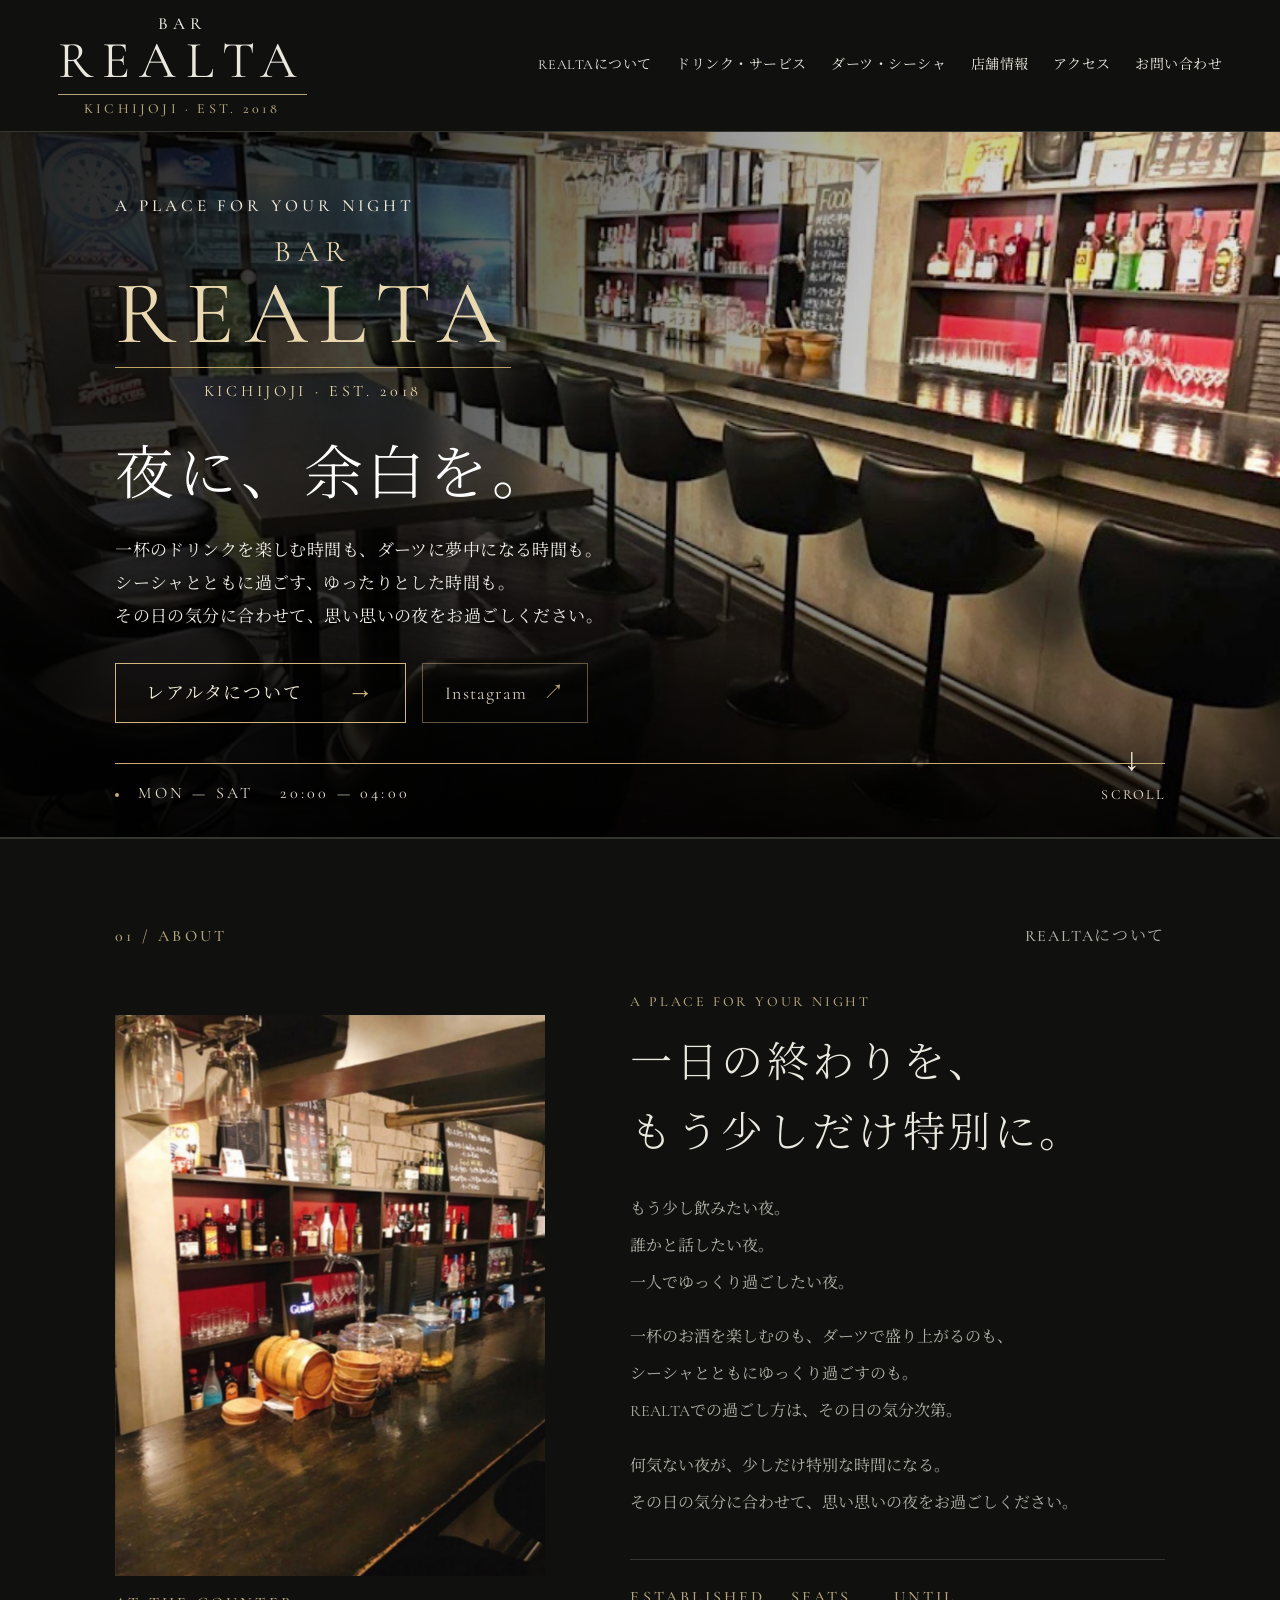
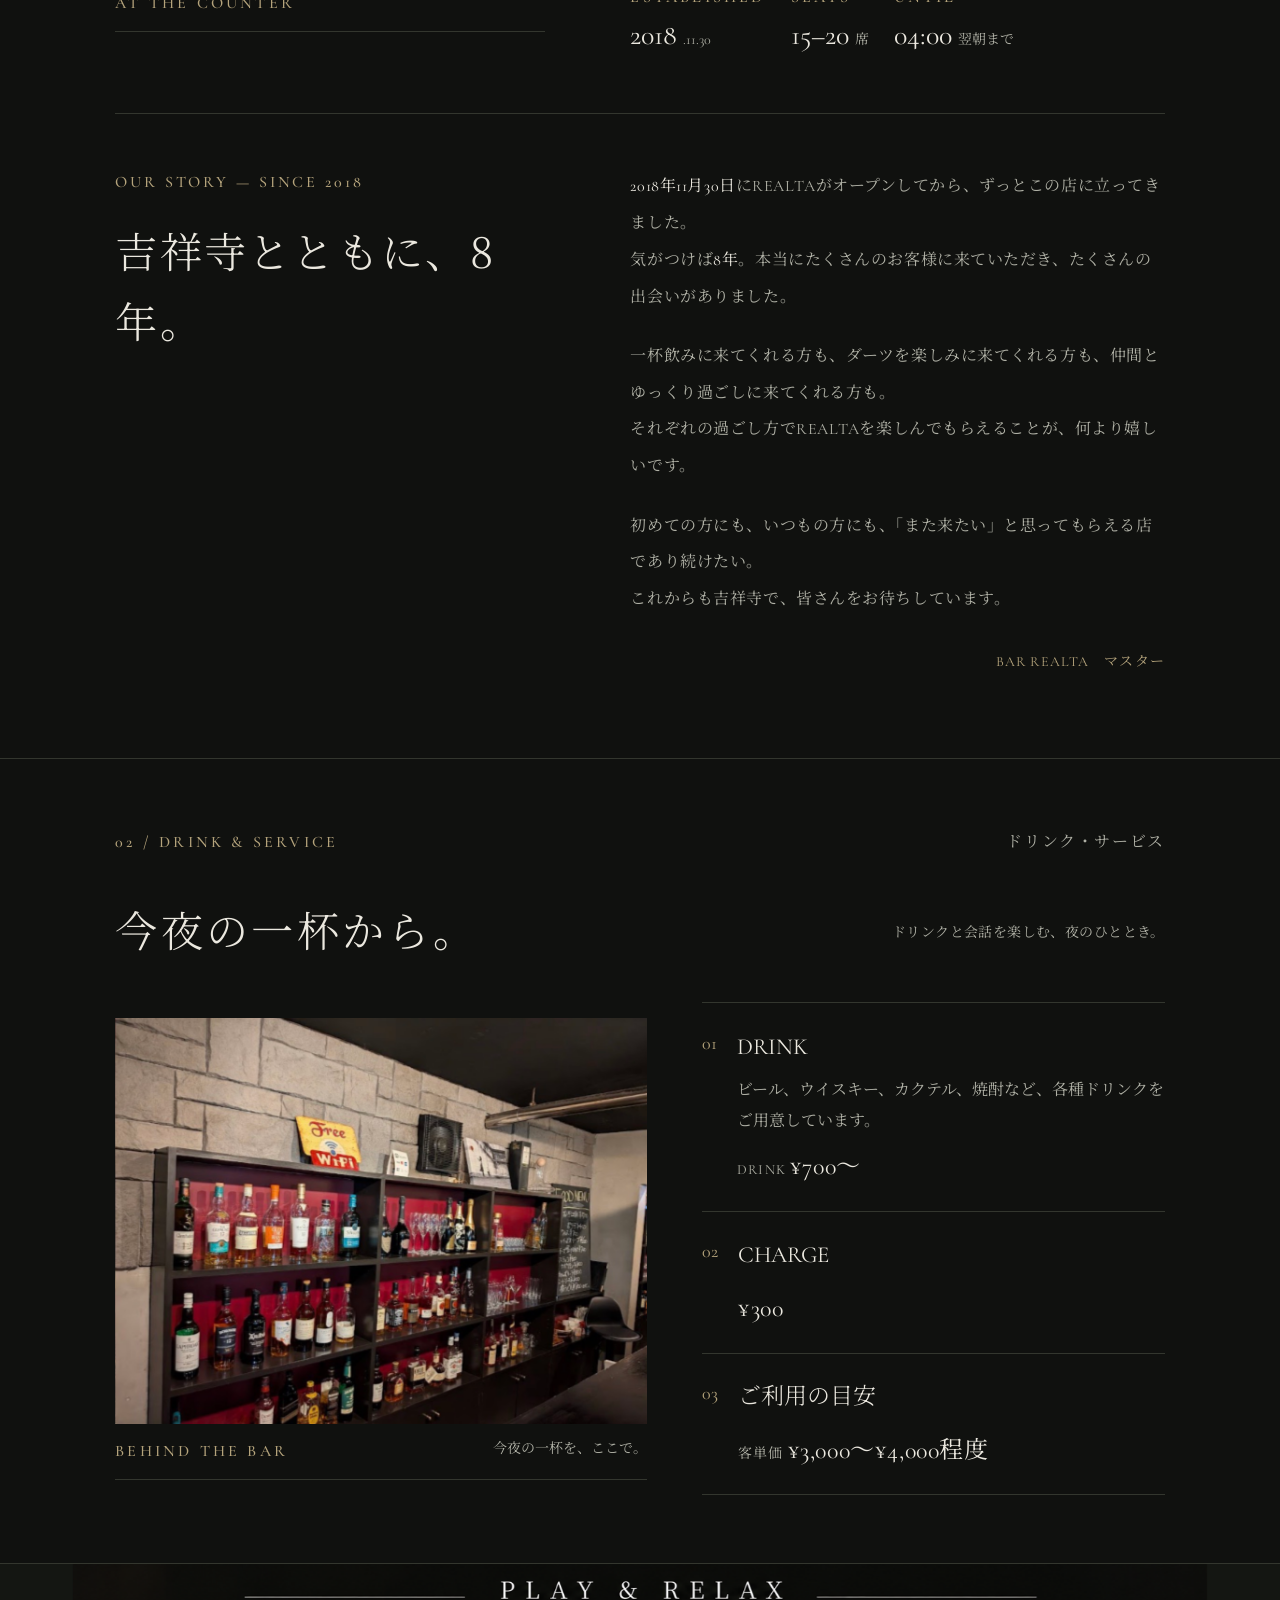
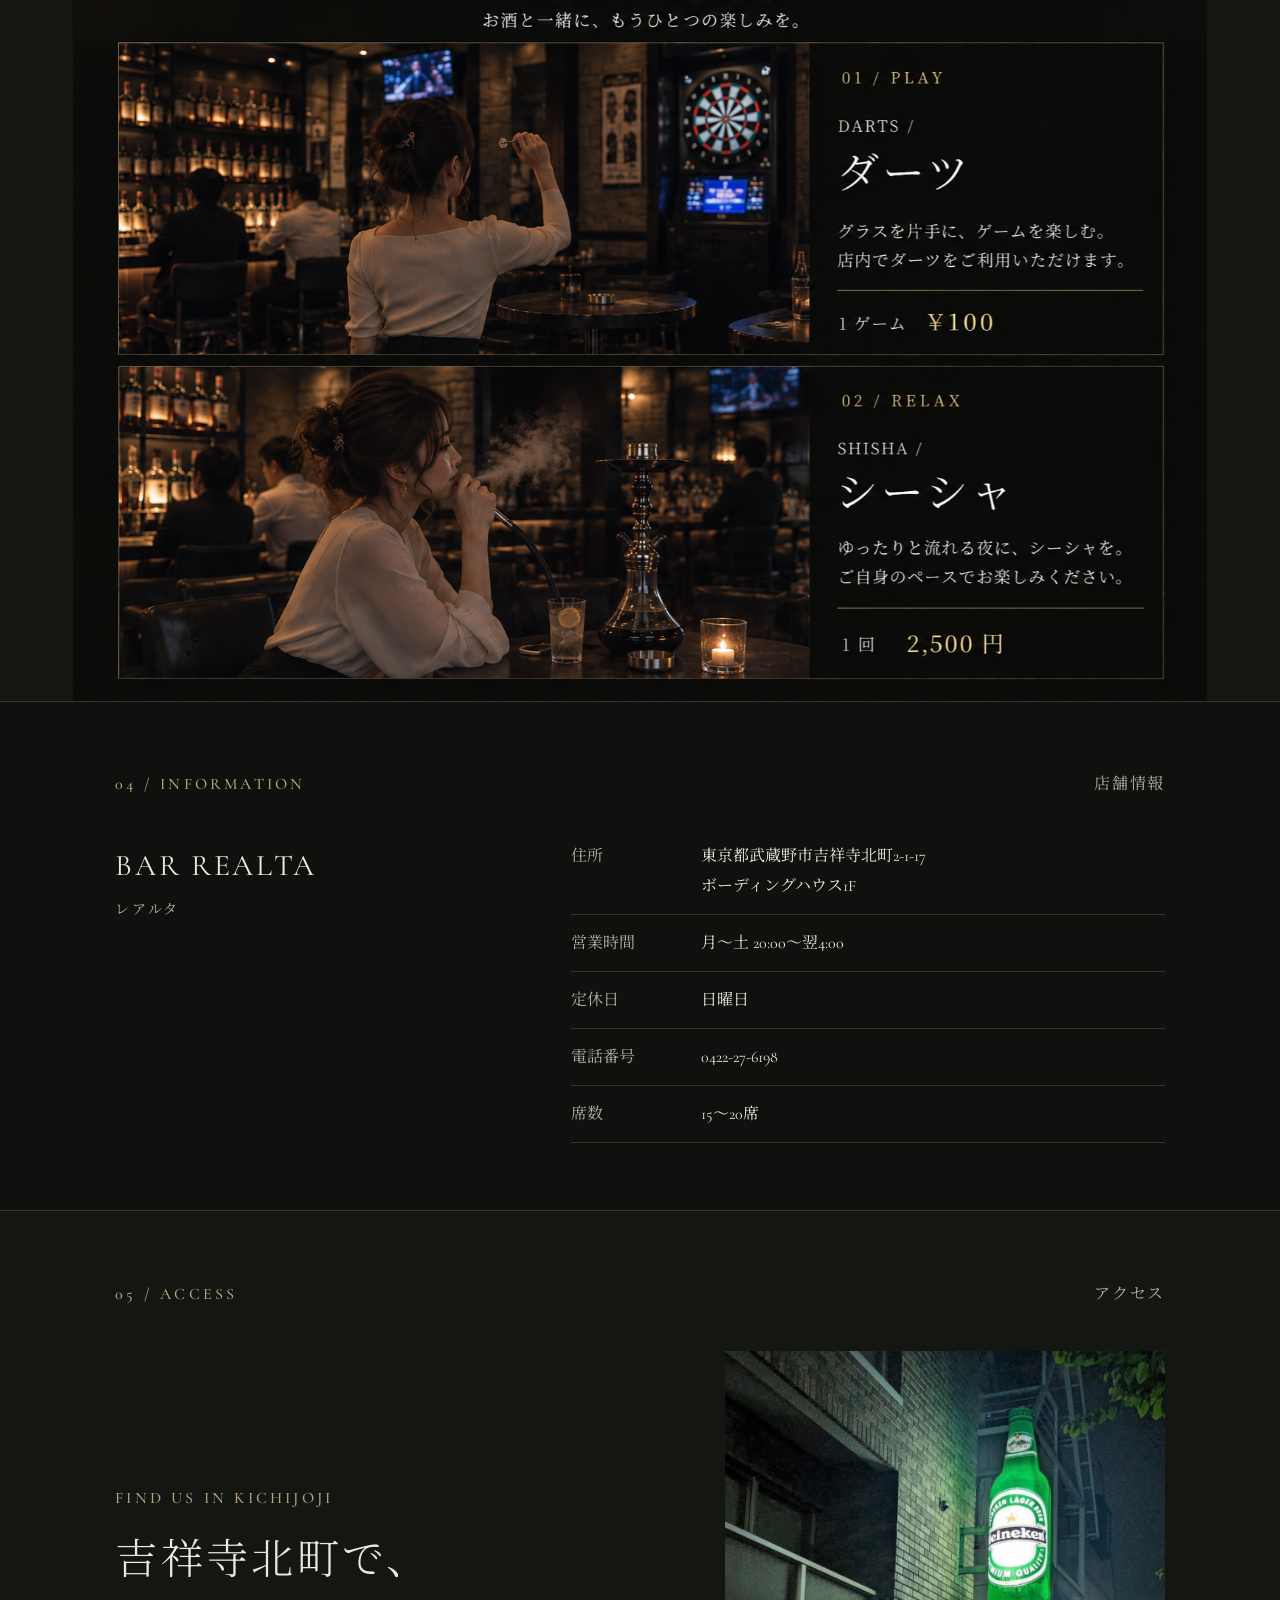
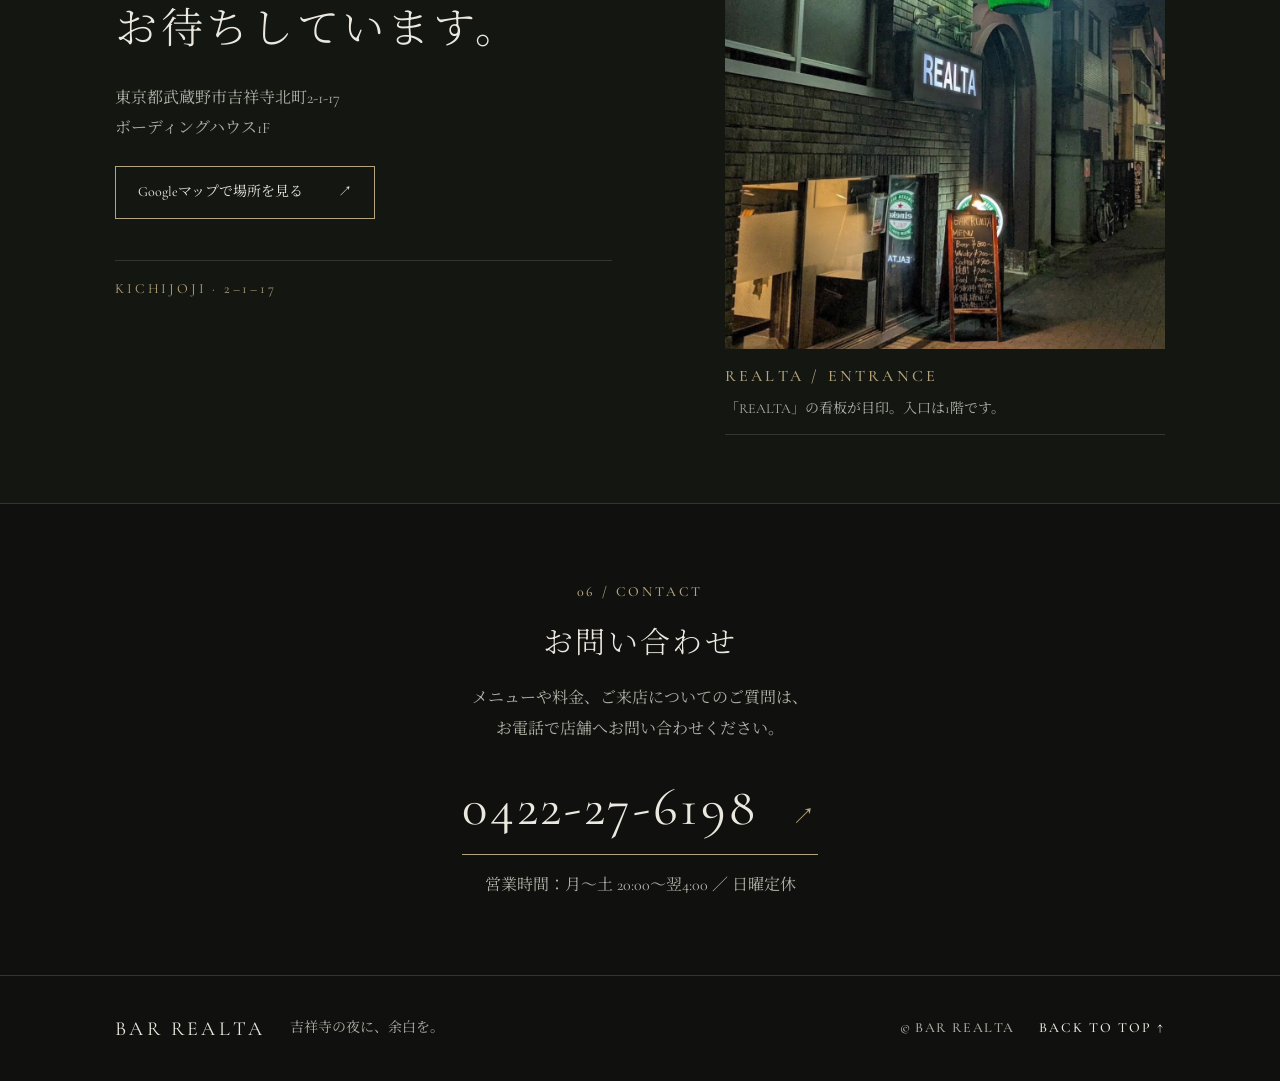
==== commit 716ef4b2: "Keep photos at 1.025 scale after scroll zoom" ====
--- a/index.html
+++ b/index.html
@@ -12,10 +12,11 @@
   <meta property="og:description" content="吉祥寺北町で、夜をゆっくり。月〜土 20:00〜翌4:00。ダーツ・シーシャのあるBAR REALTA。">
   <link rel="icon" href="assets/favicon.svg" type="image/svg+xml">
   <link rel="stylesheet" href="assets/fonts.css">
-  <link rel="stylesheet" href="assets/style.css?v=b200b315a62f">
+  <link rel="stylesheet" href="assets/style.css?v=c3a7ce980289">
   <link rel="stylesheet" href="assets/hero.css?v=e8b2d8598e43">
   <link rel="stylesheet" href="assets/experience-artwork.css?v=4f98e87cd8ca">
-  <script src="assets/main.js" defer></script>
+  <link rel="stylesheet" href="assets/scroll-motion.css?v=0f2011830a00">
+  <script src="assets/main.js?v=0adc766a1853" defer></script>
   <script type="application/ld+json">
   {"@context":"https://schema.org","@type":"BarOrPub","name":"BAR REALTA（レアルタ）","alternateName":"レアルタ 吉祥寺","telephone":"0422-27-6198","address":{"@type":"PostalAddress","streetAddress":"吉祥寺北町2-1-17 ボーディングハウス1F","addressLocality":"武蔵野市","addressRegion":"東京都","addressCountry":"JP"},"openingHoursSpecification":[{"@type":"OpeningHoursSpecification","dayOfWeek":["Monday","Tuesday","Wednesday","Thursday","Friday","Saturday"],"opens":"20:00","closes":"04:00"}],"priceRange":"客単価目安：3,000〜4,000円","foundingDate":"2018-11-30","hasMap":"https://www.google.com/maps/search/?api=1&query=東京都武蔵野市吉祥寺北町2-1-17+BAR+REALTA"}
   </script>
@@ -61,7 +62,7 @@
     <section class="section about" id="about" aria-labelledby="about-title">
       <div class="section-label"><span>01 / ABOUT</span><span>REALTAについて</span></div>
       <figure class="store-photo counter-photo"><div class="store-photo-frame"><img src="assets/images/counter.jpg" width="1120" height="1462" alt="BAR REALTAの木のカウンターと、背後の酒棚や吊り下げられたグラス" loading="lazy" decoding="async"></div><figcaption><span>AT THE COUNTER</span></figcaption></figure>
-      <div class="about-body"><p class="eyebrow">A PLACE FOR YOUR NIGHT</p><h2 id="about-title">一日の終わりを、<br>もう少しだけ特別に。</h2><p>もう少し飲みたい夜。<br>誰かと話したい夜。<br>一人でゆっくり過ごしたい夜。</p><p>一杯のお酒を楽しむのも、ダーツで盛り上がるのも、<br>シーシャとともにゆっくり過ごすのも。<br>REALTAでの過ごし方は、その日の気分次第。</p><p>何気ない夜が、少しだけ特別な時間になる。<br>その日の気分に合わせて、思い思いの夜をお過ごしください。</p><div class="about-facts"><div><span>ESTABLISHED</span><strong>2018<span>.11.30</span></strong></div><div><span>SEATS</span><strong>15–20<span>席</span></strong></div><div><span>UNTIL</span><strong>04:00<span>翌朝まで</span></strong></div></div></div>
+      <div class="about-body"><p class="eyebrow">A PLACE FOR YOUR NIGHT</p><h2 id="about-title">一日の終わりを、<br>もう少しだけ特別に。</h2><p>もう少し飲みたい夜。<br>誰かと話したい夜。<br>一人でゆっくり過ごしたい夜。</p><p>一杯のお酒を楽しむのも、<span class="about-phrase">ダーツで盛り上がるのも、</span><br>シーシャとともに<span class="about-phrase">ゆっくり過ごすのも。</span><br>REALTAでの過ごし方は、<span class="about-phrase">その日の気分次第。</span></p><p>何気ない夜が、少しだけ<span class="about-phrase">特別な時間になる。</span><br>その日の気分に合わせて、思い思いの夜を<span class="about-phrase">お過ごしください。</span></p><div class="about-facts"><div><span>ESTABLISHED</span><strong>2018<span>.11.30</span></strong></div><div><span>SEATS</span><strong>15–20<span>席</span></strong></div><div><span>UNTIL</span><strong>04:00<span>翌朝まで</span></strong></div></div></div>
       <article class="about-story" aria-labelledby="story-title">
         <div class="story-heading">
           <p class="story-label">OUR STORY — SINCE 2018</p>
--- a/assets/style.css
+++ b/assets/style.css
@@ -119,3 +119,26 @@
     padding-bottom: 32px;
   }
 }
+
+/* Keep Japanese phrases and the establishment date together on mobile. */
+@media (max-width: 800px) {
+  .about-body > p:not(.eyebrow) {
+    line-break: strict;
+    word-break: normal;
+    overflow-wrap: normal;
+    text-wrap: pretty;
+  }
+
+  .about-phrase {
+    white-space: nowrap;
+  }
+
+  .about-facts > div:first-child strong {
+    white-space: nowrap;
+  }
+
+  .about-facts > div:first-child strong span {
+    display: inline;
+    margin-left: 0;
+  }
+}
--- a/assets/scroll-motion.css
+++ b/assets/scroll-motion.css
@@ -0,0 +1,47 @@
+/* Motion affects painting only; the existing layout remains the size reference. */
+@media (prefers-reduced-motion: no-preference) {
+  .scroll-pending {
+    opacity: 0;
+  }
+
+  .scroll-enter {
+    animation: quiet-reveal 850ms ease-out var(--reveal-delay, 0ms) backwards;
+  }
+
+  .scroll-enter .store-photo-frame img {
+    animation: quiet-photo-zoom 4s ease-out var(--reveal-delay, 0ms) both;
+  }
+
+  .experience-artwork-image.scroll-enter {
+    animation: quiet-photo-zoom 4s ease-out var(--reveal-delay, 0ms) both,
+      quiet-reveal 850ms ease-out var(--reveal-delay, 0ms) backwards;
+  }
+
+  .experience-artwork:has(> .scroll-enter) {
+    overflow: clip;
+  }
+}
+
+@keyframes quiet-reveal {
+  from { opacity: 0; translate: 0 16px; }
+  to { opacity: 1; translate: 0 0; }
+}
+
+/* Independent scale preserves the existing photo-cropping transforms. */
+@keyframes quiet-photo-zoom {
+  0% { scale: 1; }
+  70% { scale: 1.025; }
+  100% { scale: 1.025; }
+}
+
+@media (max-width: 800px) and (prefers-reduced-motion: no-preference) {
+  .scroll-enter {
+    animation-duration: 700ms;
+  }
+}
+
+@media (prefers-reduced-motion: reduce) {
+  .scroll-pending { opacity: 1; }
+  .scroll-enter,
+  .scroll-enter .store-photo-frame img { animation: none; }
+}
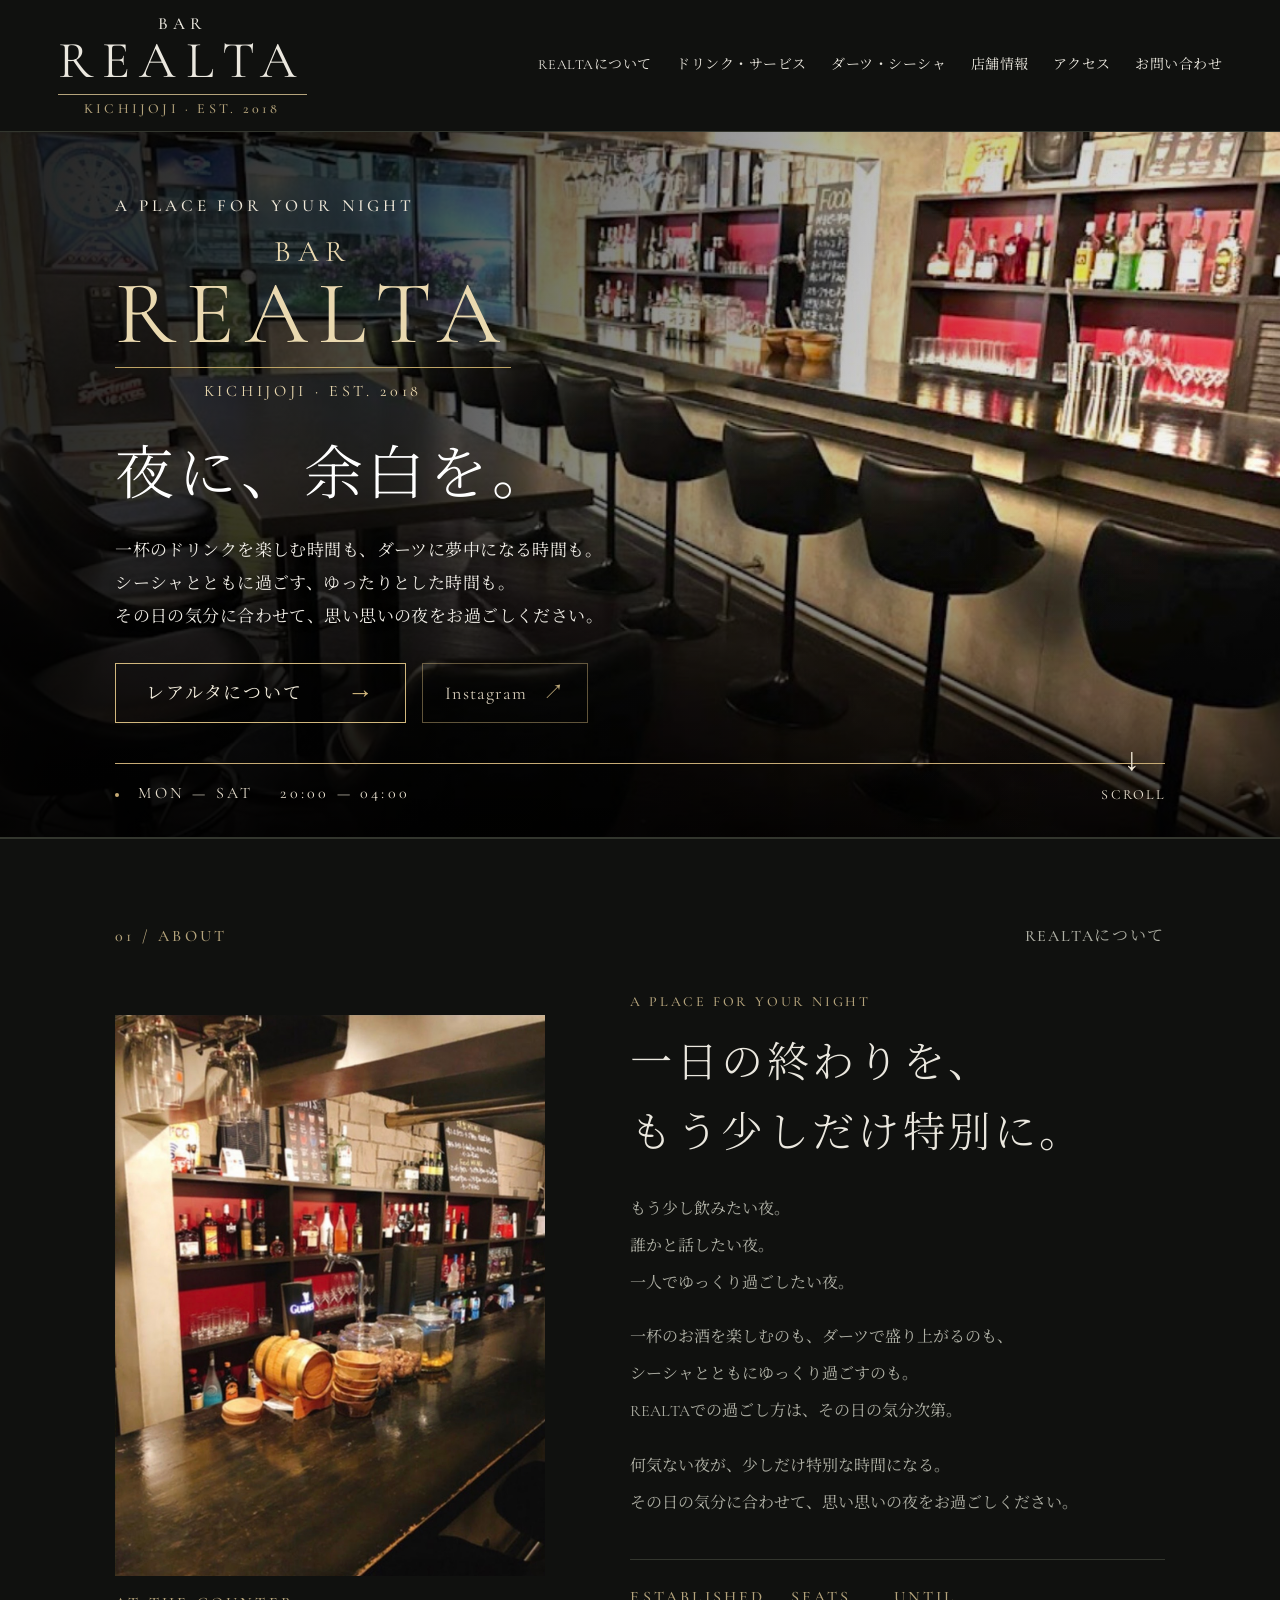
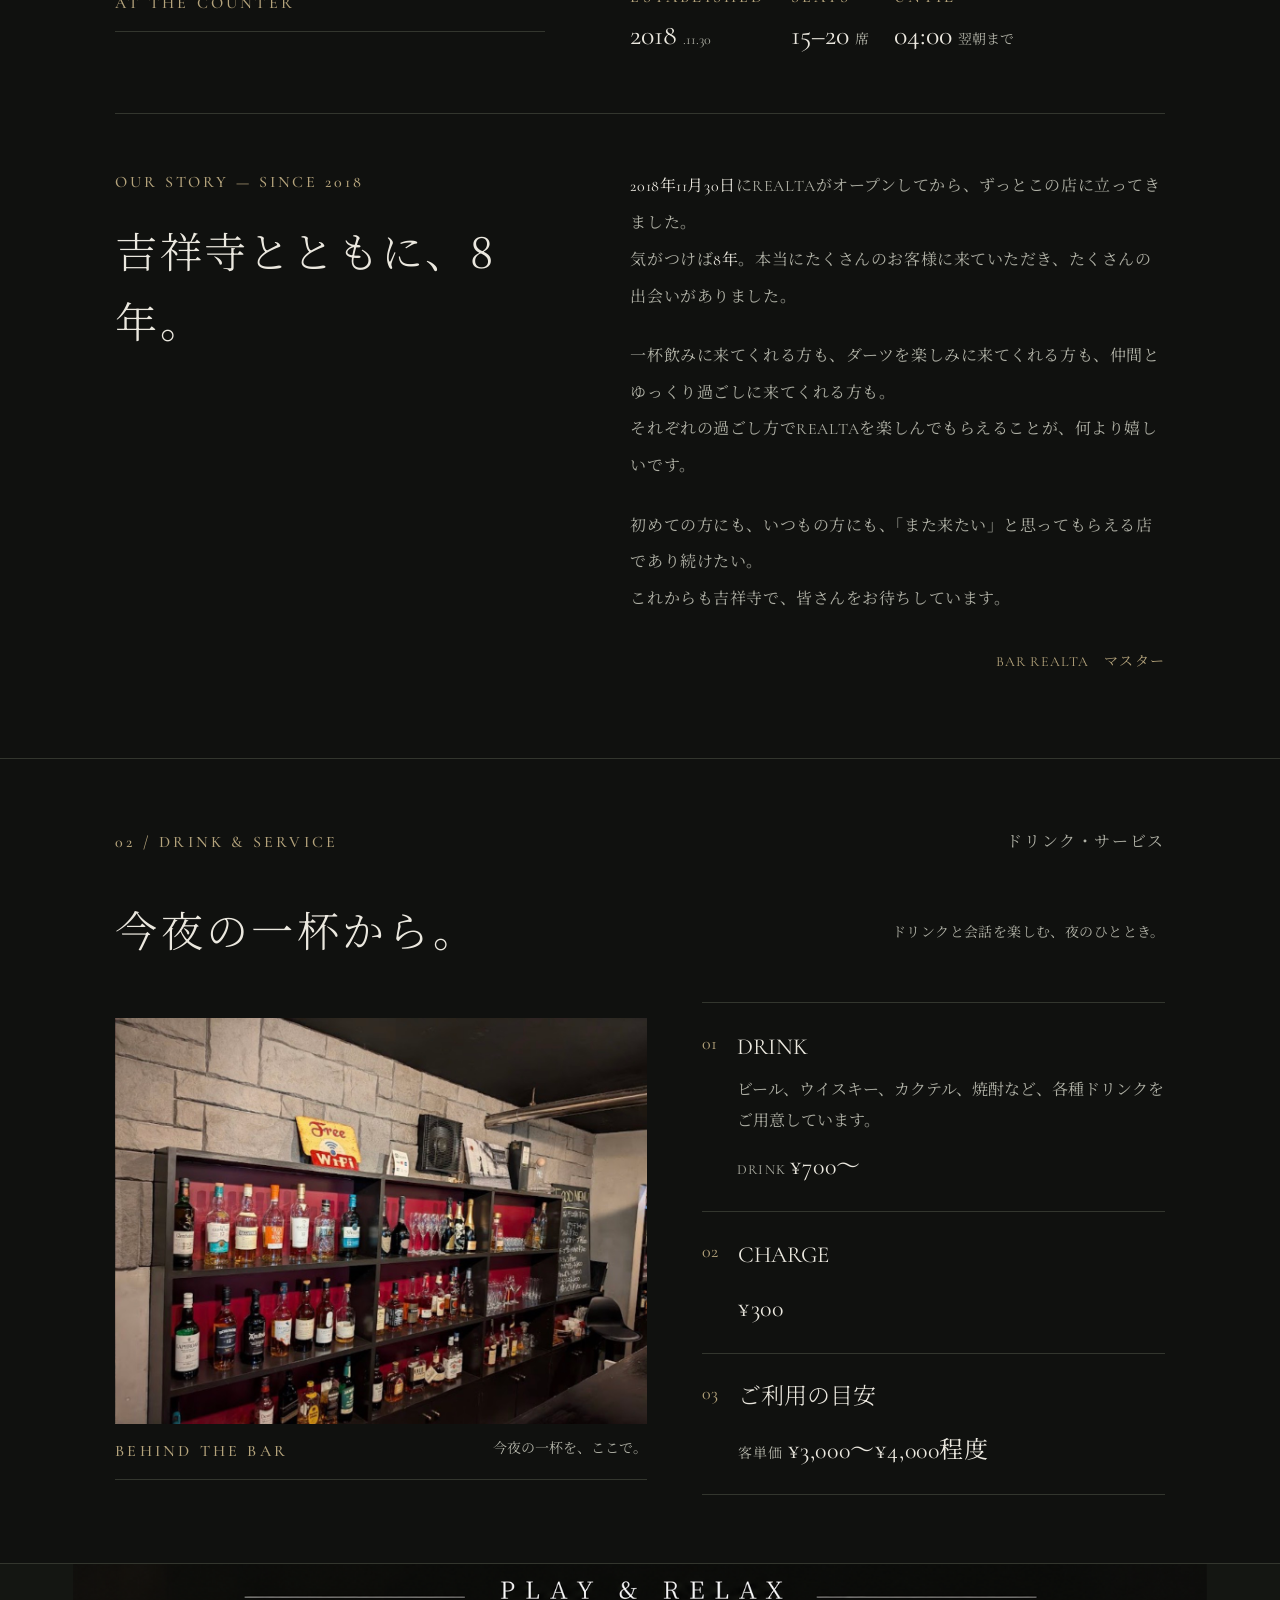
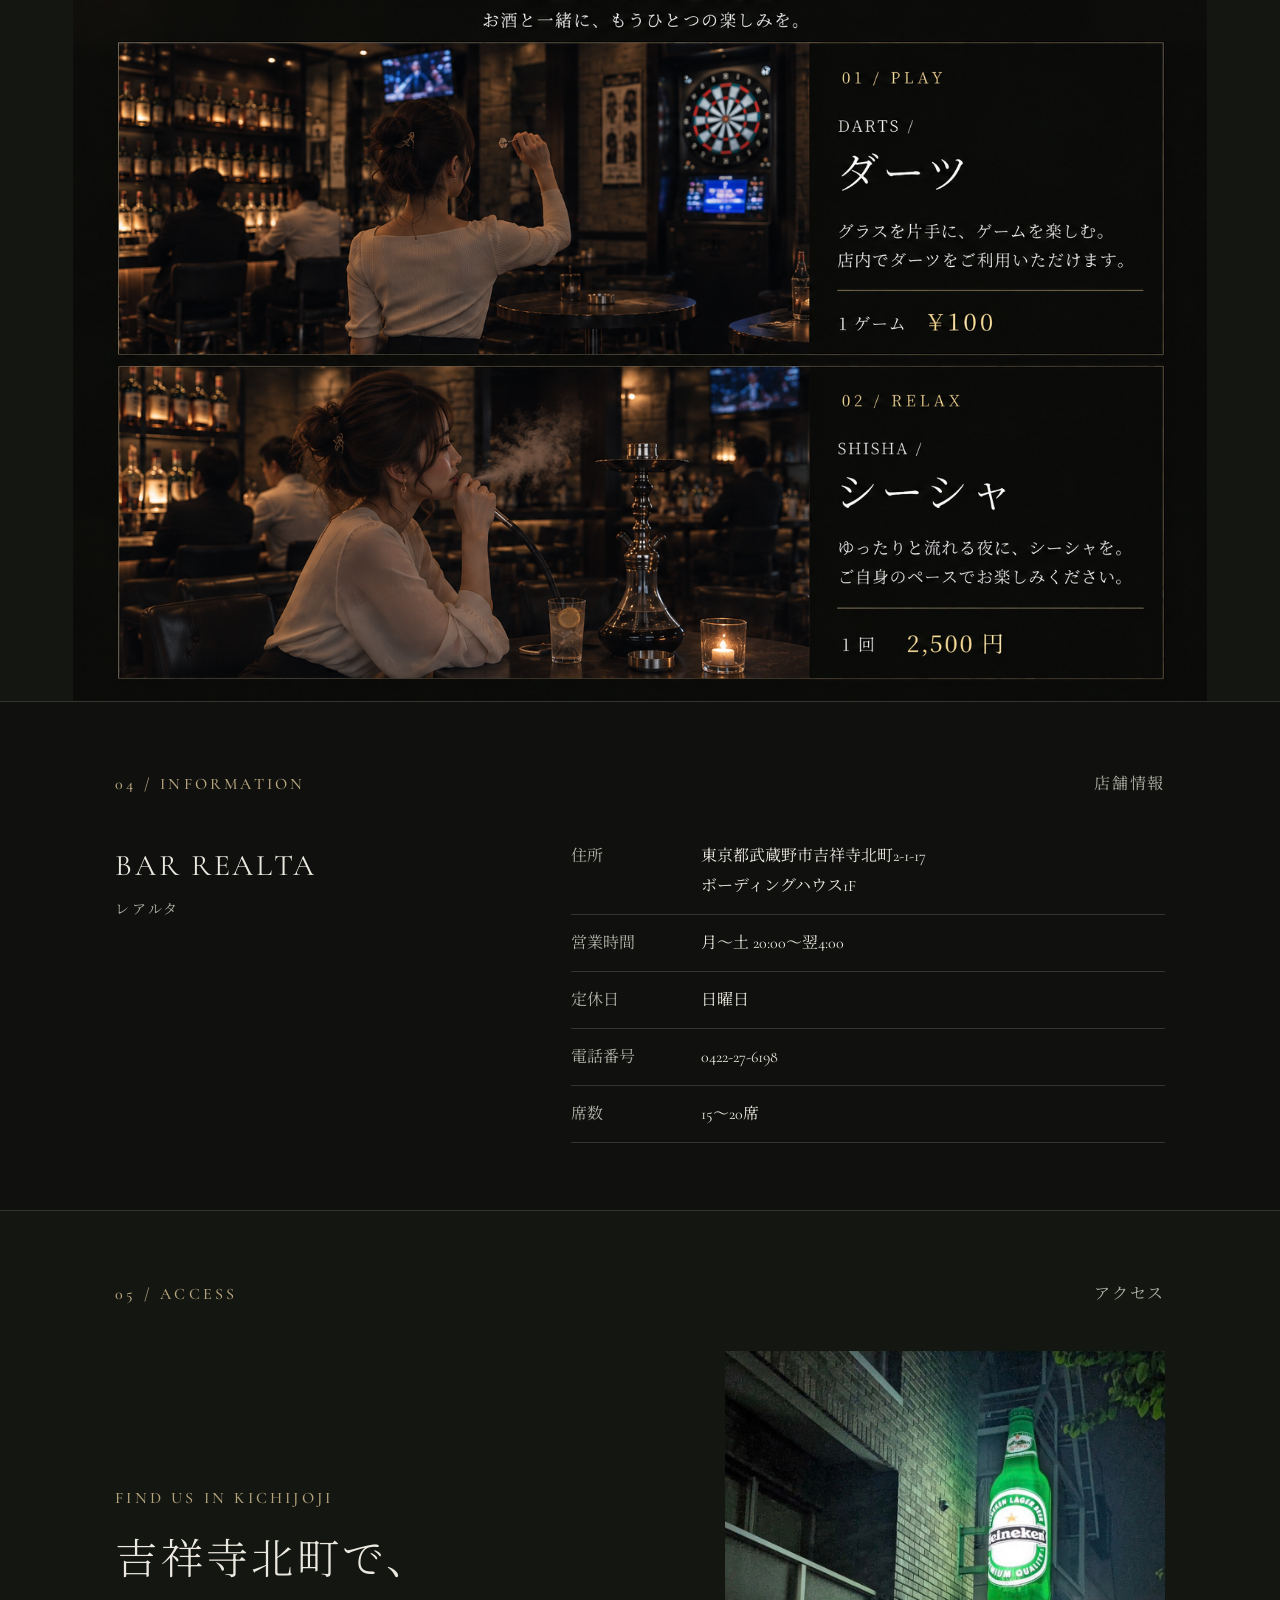
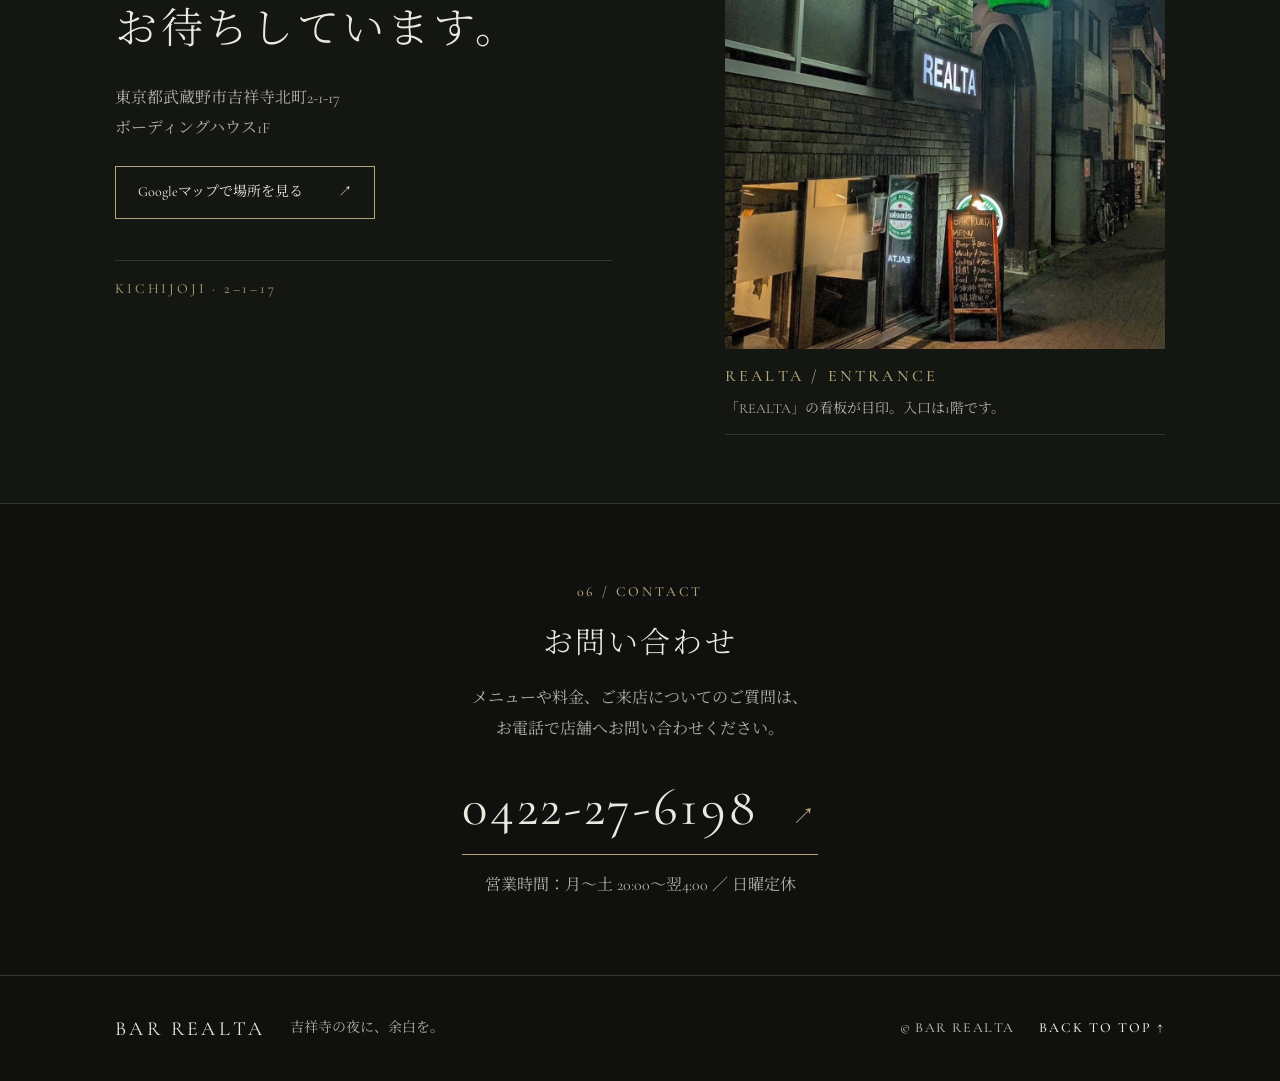
==== commit 211a4466: "Persist final photo zoom independently of animation state" ====
--- a/index.html
+++ b/index.html
@@ -15,8 +15,8 @@
   <link rel="stylesheet" href="assets/style.css?v=c3a7ce980289">
   <link rel="stylesheet" href="assets/hero.css?v=e8b2d8598e43">
   <link rel="stylesheet" href="assets/experience-artwork.css?v=4f98e87cd8ca">
-  <link rel="stylesheet" href="assets/scroll-motion.css?v=0f2011830a00">
-  <script src="assets/main.js?v=0adc766a1853" defer></script>
+  <link rel="stylesheet" href="assets/scroll-motion.css?v=2c46d51a0343">
+  <script src="assets/main.js?v=764823efae3c" defer></script>
   <script type="application/ld+json">
   {"@context":"https://schema.org","@type":"BarOrPub","name":"BAR REALTA（レアルタ）","alternateName":"レアルタ 吉祥寺","telephone":"0422-27-6198","address":{"@type":"PostalAddress","streetAddress":"吉祥寺北町2-1-17 ボーディングハウス1F","addressLocality":"武蔵野市","addressRegion":"東京都","addressCountry":"JP"},"openingHoursSpecification":[{"@type":"OpeningHoursSpecification","dayOfWeek":["Monday","Tuesday","Wednesday","Thursday","Friday","Saturday"],"opens":"20:00","closes":"04:00"}],"priceRange":"客単価目安：3,000〜4,000円","foundingDate":"2018-11-30","hasMap":"https://www.google.com/maps/search/?api=1&query=東京都武蔵野市吉祥寺北町2-1-17+BAR+REALTA"}
   </script>
--- a/assets/scroll-motion.css
+++ b/assets/scroll-motion.css
@@ -1,3 +1,12 @@
+/* The final photo scale survives animation cancellation and motion-setting changes. */
+.photo-zoomed {
+  scale: 1.025;
+}
+
+.experience-artwork:has(> .photo-zoomed) {
+  overflow: clip;
+}
+
 /* Motion affects painting only; the existing layout remains the size reference. */
 @media (prefers-reduced-motion: no-preference) {
   .scroll-pending {
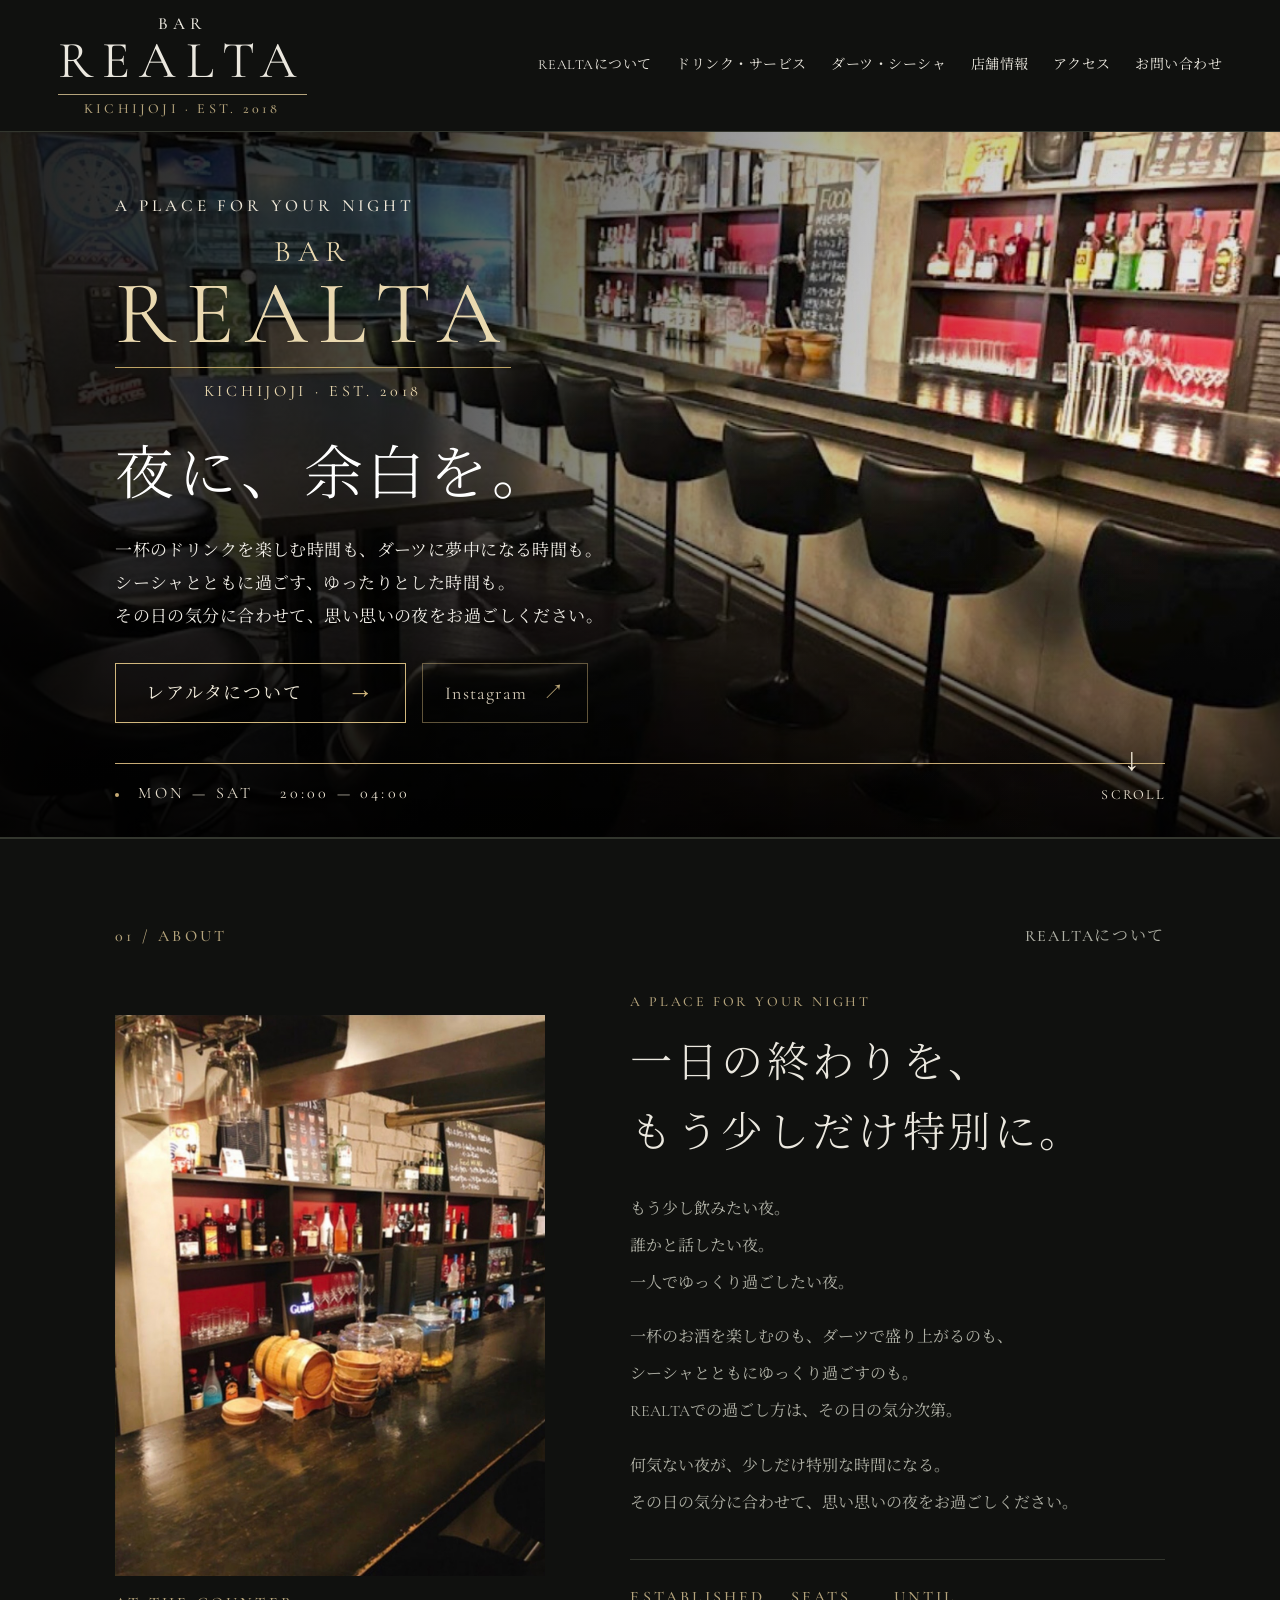
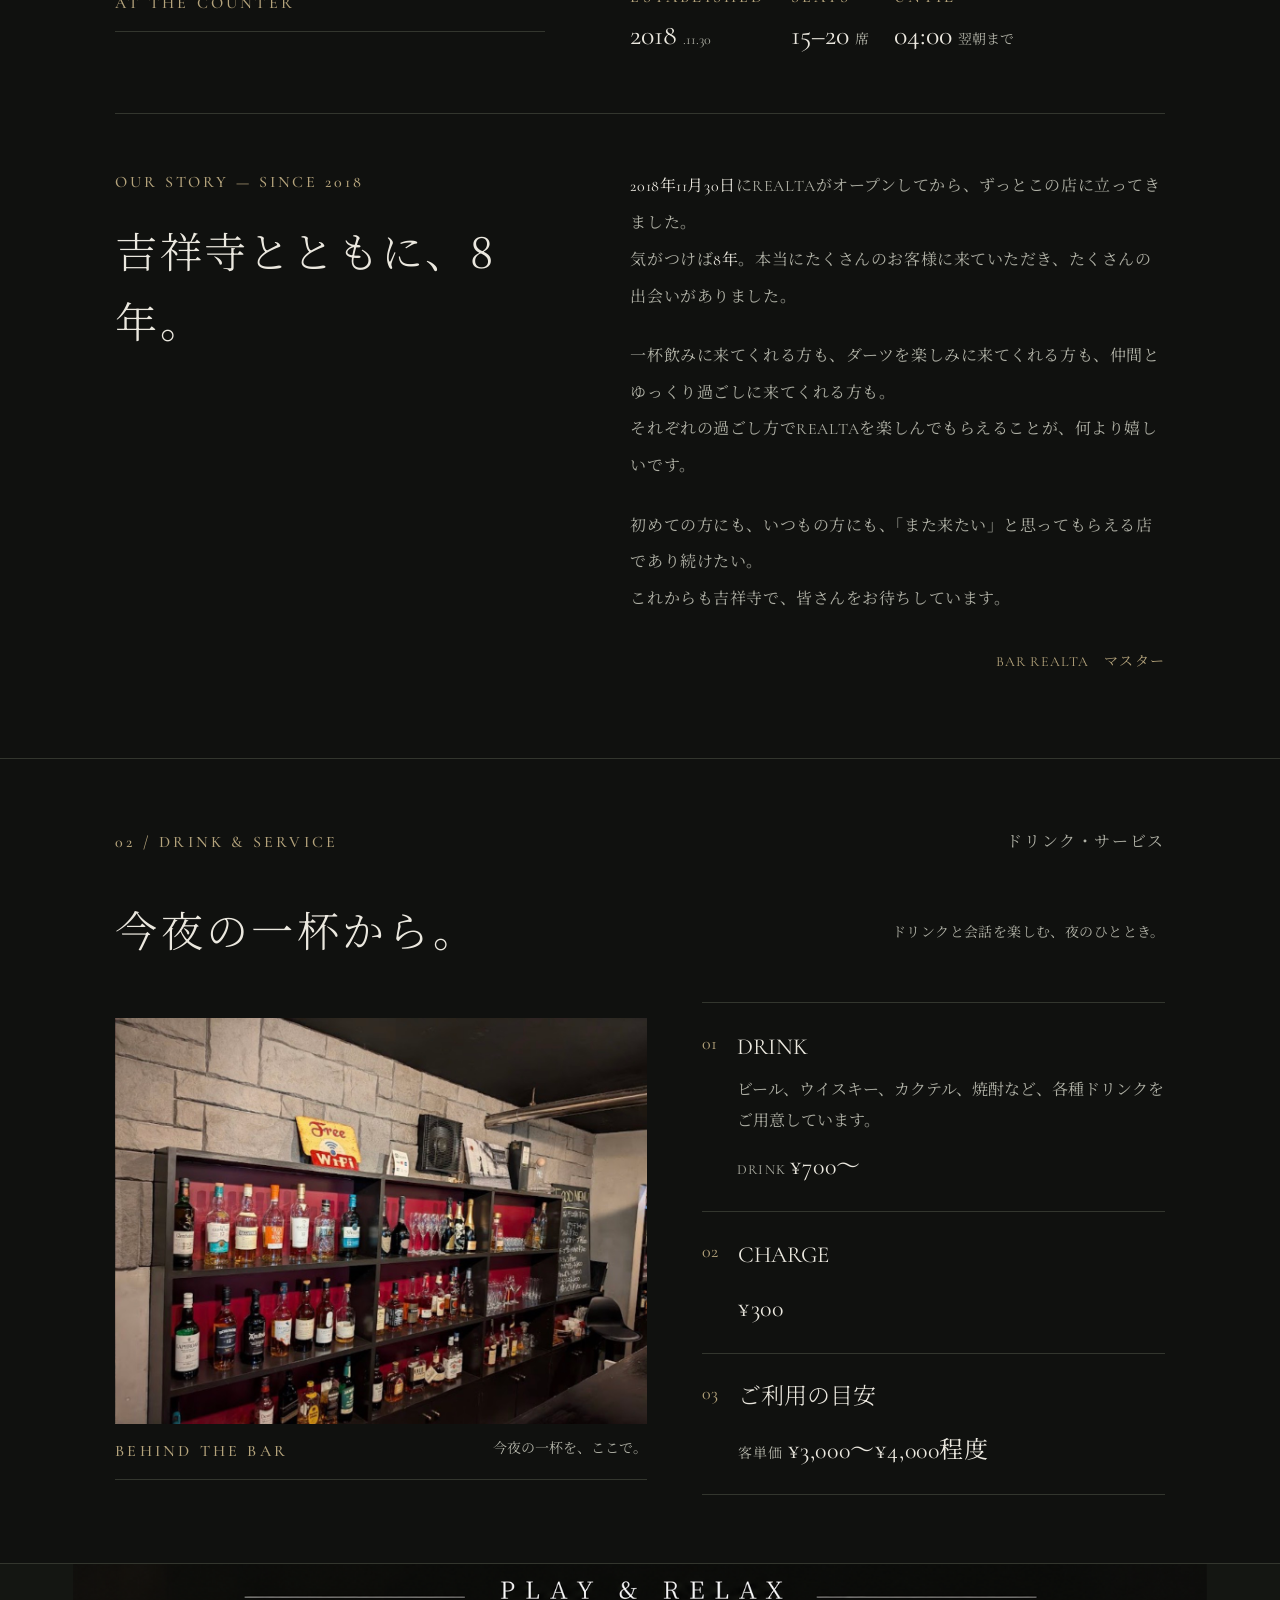
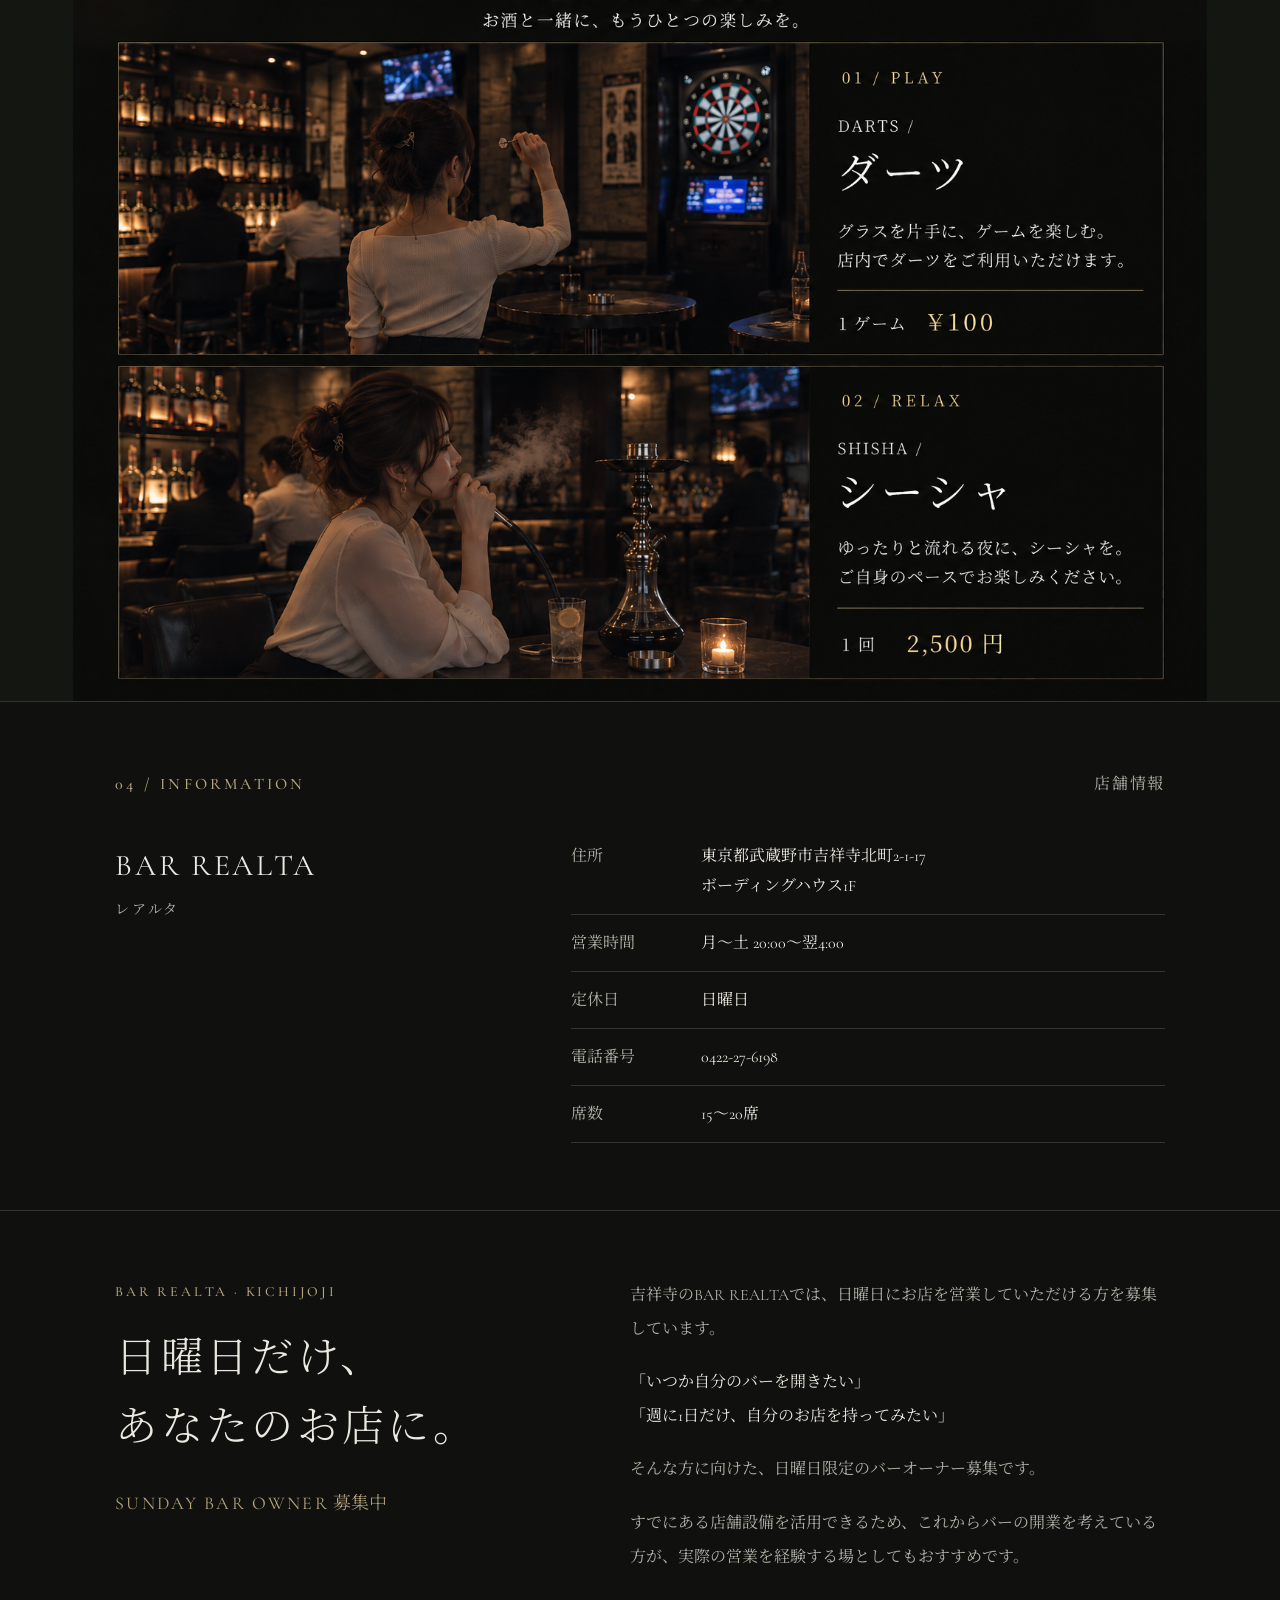
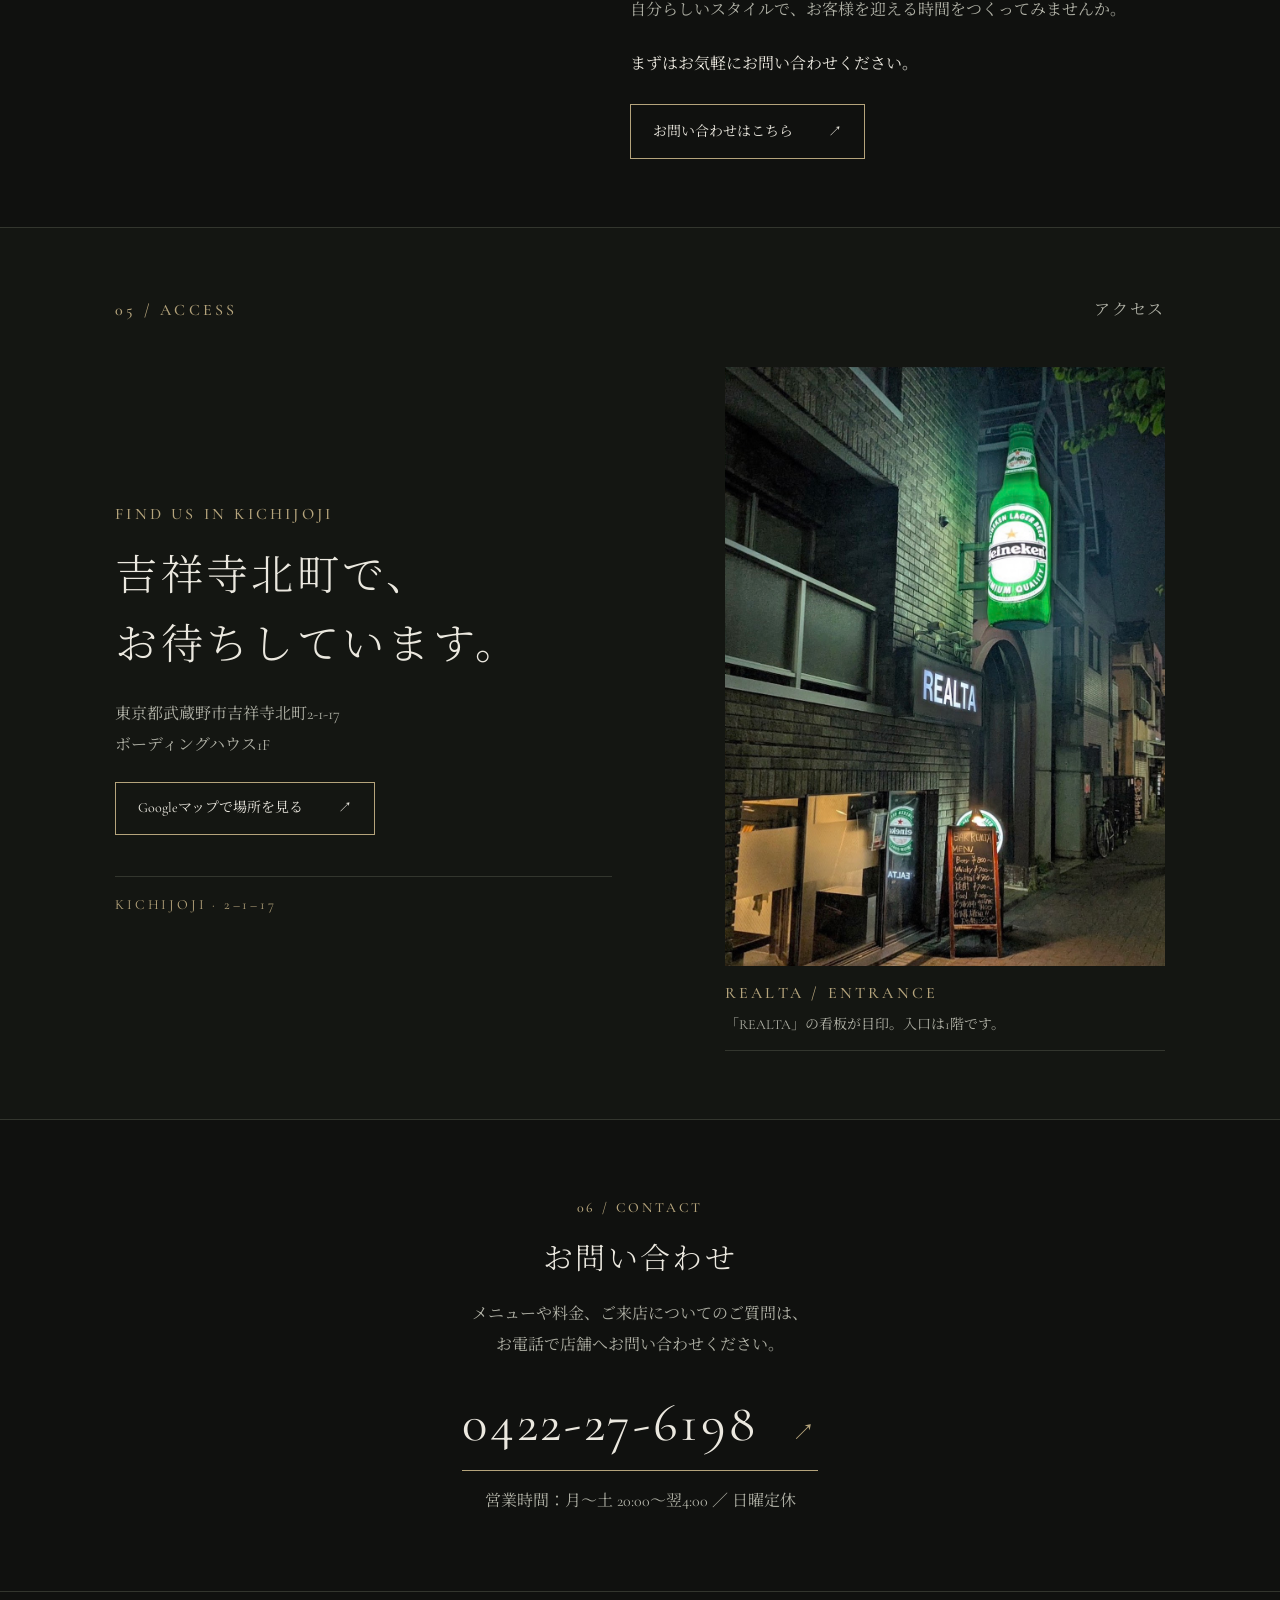
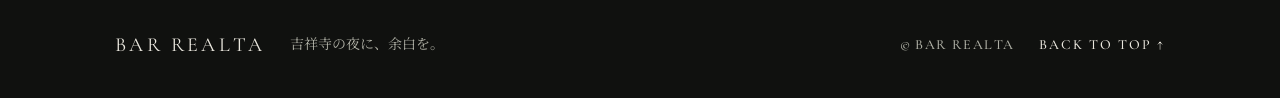
==== commit fa86aec0: "Add Sunday bar owner recruitment before access section" ====
--- a/index.html
+++ b/index.html
@@ -1,6 +1,15 @@
 <!DOCTYPE html>
 <html lang="ja">
 <head>
+  <!-- Google tag (gtag.js) -->
+<script async src="https://www.googletagmanager.com/gtag/js?id=G-SGH5HK9S06"></script>
+<script>
+  window.dataLayer = window.dataLayer || [];
+  function gtag(){dataLayer.push(arguments);}
+  gtag('js', new Date());
+
+  gtag('config', 'G-SGH5HK9S06');
+</script>
   <meta charset="UTF-8">
   <meta name="viewport" content="width=device-width, initial-scale=1">
   <meta name="theme-color" content="#10110f">
@@ -15,6 +24,7 @@
   <link rel="stylesheet" href="assets/style.css?v=c3a7ce980289">
   <link rel="stylesheet" href="assets/hero.css?v=e8b2d8598e43">
   <link rel="stylesheet" href="assets/experience-artwork.css?v=4f98e87cd8ca">
+  <link rel="stylesheet" href="assets/sunday-owner.css">
   <link rel="stylesheet" href="assets/scroll-motion.css?v=2c46d51a0343">
   <script src="assets/main.js?v=764823efae3c" defer></script>
   <script type="application/ld+json">
@@ -121,6 +131,24 @@
       <div class="section-label"><span>04 / INFORMATION</span><span>店舗情報</span></div>
       <div class="info-layout"><h2 id="information-title">BAR REALTA<span>レアルタ</span></h2><dl class="info-list"><div><dt>住所</dt><dd>東京都武蔵野市吉祥寺北町2-1-17<br>ボーディングハウス1F</dd></div><div><dt>営業時間</dt><dd>月〜土 20:00〜翌4:00</dd></div><div><dt>定休日</dt><dd>日曜日</dd></div><div><dt>電話番号</dt><dd><a href="tel:0422276198">0422-27-6198</a></dd></div><div><dt>席数</dt><dd>15〜20席</dd></div></dl></div>
     </section>
+    <section class="section sunday-owner" id="sunday-owner" aria-labelledby="sunday-owner-title">
+      <div class="sunday-owner-layout">
+        <div class="sunday-owner-heading">
+          <p class="eyebrow">BAR REALTA · KICHIJOJI</p>
+          <h2 id="sunday-owner-title"><span>日曜日だけ、</span><span>あなたのお店に。</span></h2>
+          <h3 class="sunday-owner-status"><span>SUNDAY BAR OWNER</span> 募集中</h3>
+        </div>
+        <div class="sunday-owner-copy">
+          <p>吉祥寺のBAR REALTAでは、日曜日にお店を営業していただける方を募集しています。</p>
+          <p class="sunday-owner-quote">「いつか自分のバーを開きたい」<br>「週に1日だけ、自分のお店を持ってみたい」</p>
+          <p>そんな方に向けた、日曜日限定のバーオーナー募集です。</p>
+          <p>すでにある店舗設備を活用できるため、これからバーの開業を考えている方が、実際の営業を経験する場としてもおすすめです。</p>
+          <p>自分らしいスタイルで、お客様を迎える時間をつくってみませんか。</p>
+          <p class="sunday-owner-invitation"><strong>まずはお気軽にお問い合わせください。</strong></p>
+          <a class="button" href="#contact">お問い合わせはこちら <span aria-hidden="true">↗</span></a>
+        </div>
+      </div>
+    </section>
     <section class="section access" id="access" aria-labelledby="access-title">
       <div class="section-label"><span>05 / ACCESS</span><span>アクセス</span></div>
       <div class="access-layout"><div><p class="eyebrow">FIND US IN KICHIJOJI</p><h2 id="access-title">吉祥寺北町で、<br>お待ちしています。</h2><p>東京都武蔵野市吉祥寺北町2-1-17<br>ボーディングハウス1F</p><a class="button" href="https://www.google.com/maps/search/?api=1&amp;query=東京都武蔵野市吉祥寺北町2-1-17+BAR+REALTA" target="_blank" rel="noopener noreferrer">Googleマップで場所を見る <span aria-hidden="true">↗</span><span class="sr-only">（新しいタブで開きます）</span></a></div><figure class="store-photo exterior-photo"><div class="store-photo-frame"><img src="assets/images/exterior.jpg" width="1097" height="1493" alt="BAR REALTAの夜の外観。REALTAの看板と緑のボトル型看板、建物1階のガラスの入口" loading="lazy" decoding="async"></div><figcaption><span>REALTA / ENTRANCE</span><span>「REALTA」の看板が目印。入口は1階です。</span></figcaption></figure></div>
--- a/assets/sunday-owner.css
+++ b/assets/sunday-owner.css
@@ -0,0 +1,68 @@
+/* Sunday recruitment only; reuse the site's existing colors, fonts and button. */
+.sunday-owner-layout {
+  display: grid;
+  grid-template-columns: minmax(0, 1fr) minmax(0, 1.2fr);
+  gap: 48px 70px;
+  align-items: start;
+}
+
+.sunday-owner-heading h2 {
+  margin: 18px 0 24px;
+  text-wrap: balance;
+}
+
+.sunday-owner-heading h2 span {
+  display: inline-block;
+}
+
+.sunday-owner-status {
+  font-size: 18px;
+  line-height: 1.8;
+  color: var(--gold);
+}
+
+.sunday-owner-status span {
+  letter-spacing: .12em;
+}
+
+.sunday-owner-copy {
+  max-width: 660px;
+  font-size: 16px;
+  line-height: 2.1;
+  line-break: strict;
+  text-wrap: pretty;
+}
+
+.sunday-owner-copy p + p {
+  margin-top: 20px;
+}
+
+.sunday-owner-copy .sunday-owner-quote,
+.sunday-owner-copy .sunday-owner-invitation {
+  color: var(--text);
+}
+
+.sunday-owner-invitation strong {
+  font-weight: 500;
+}
+
+@media (max-width: 1000px) {
+  .sunday-owner-layout {
+    grid-template-columns: minmax(0, 1fr);
+    gap: 28px;
+  }
+}
+
+@media (max-width: 520px) {
+  .sunday-owner-heading h2 {
+    margin: 14px 0 18px;
+  }
+
+  .sunday-owner-status {
+    font-size: 16px;
+  }
+
+  .sunday-owner-copy p + p {
+    margin-top: 18px;
+  }
+}
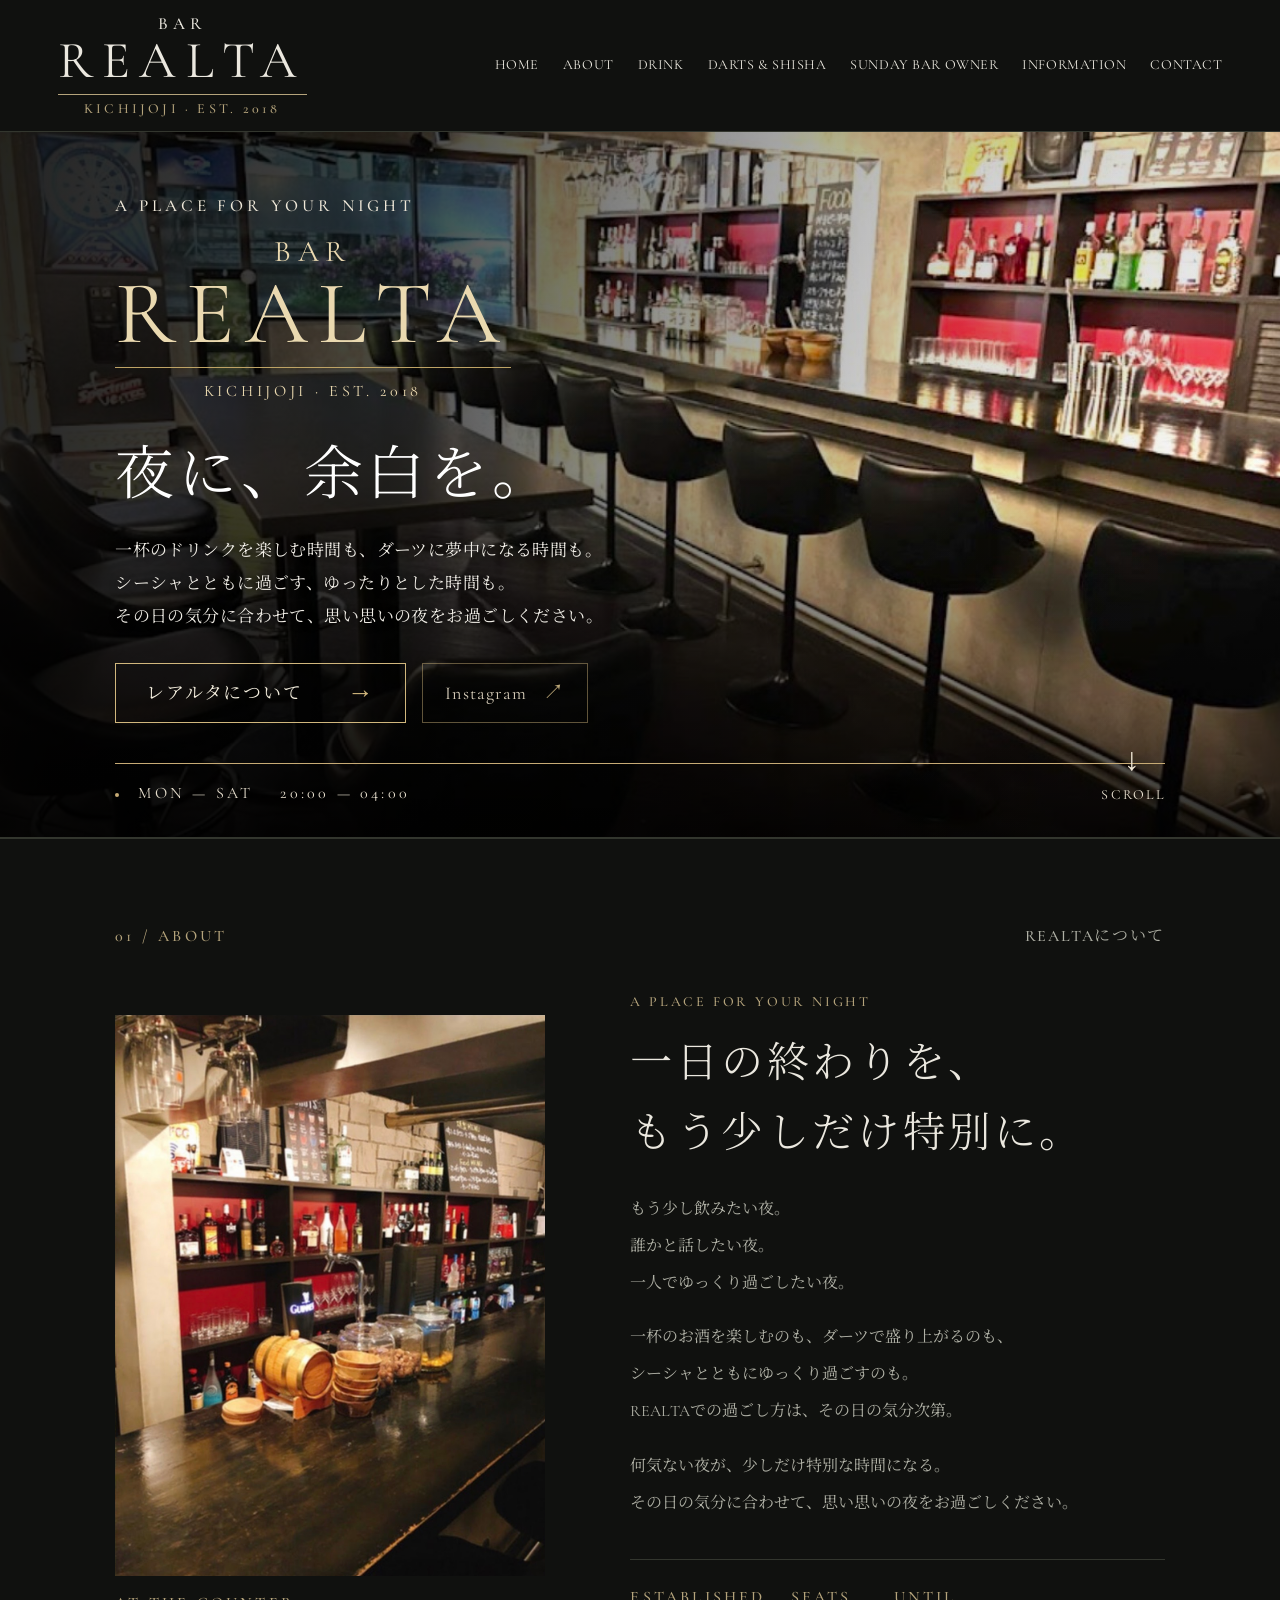
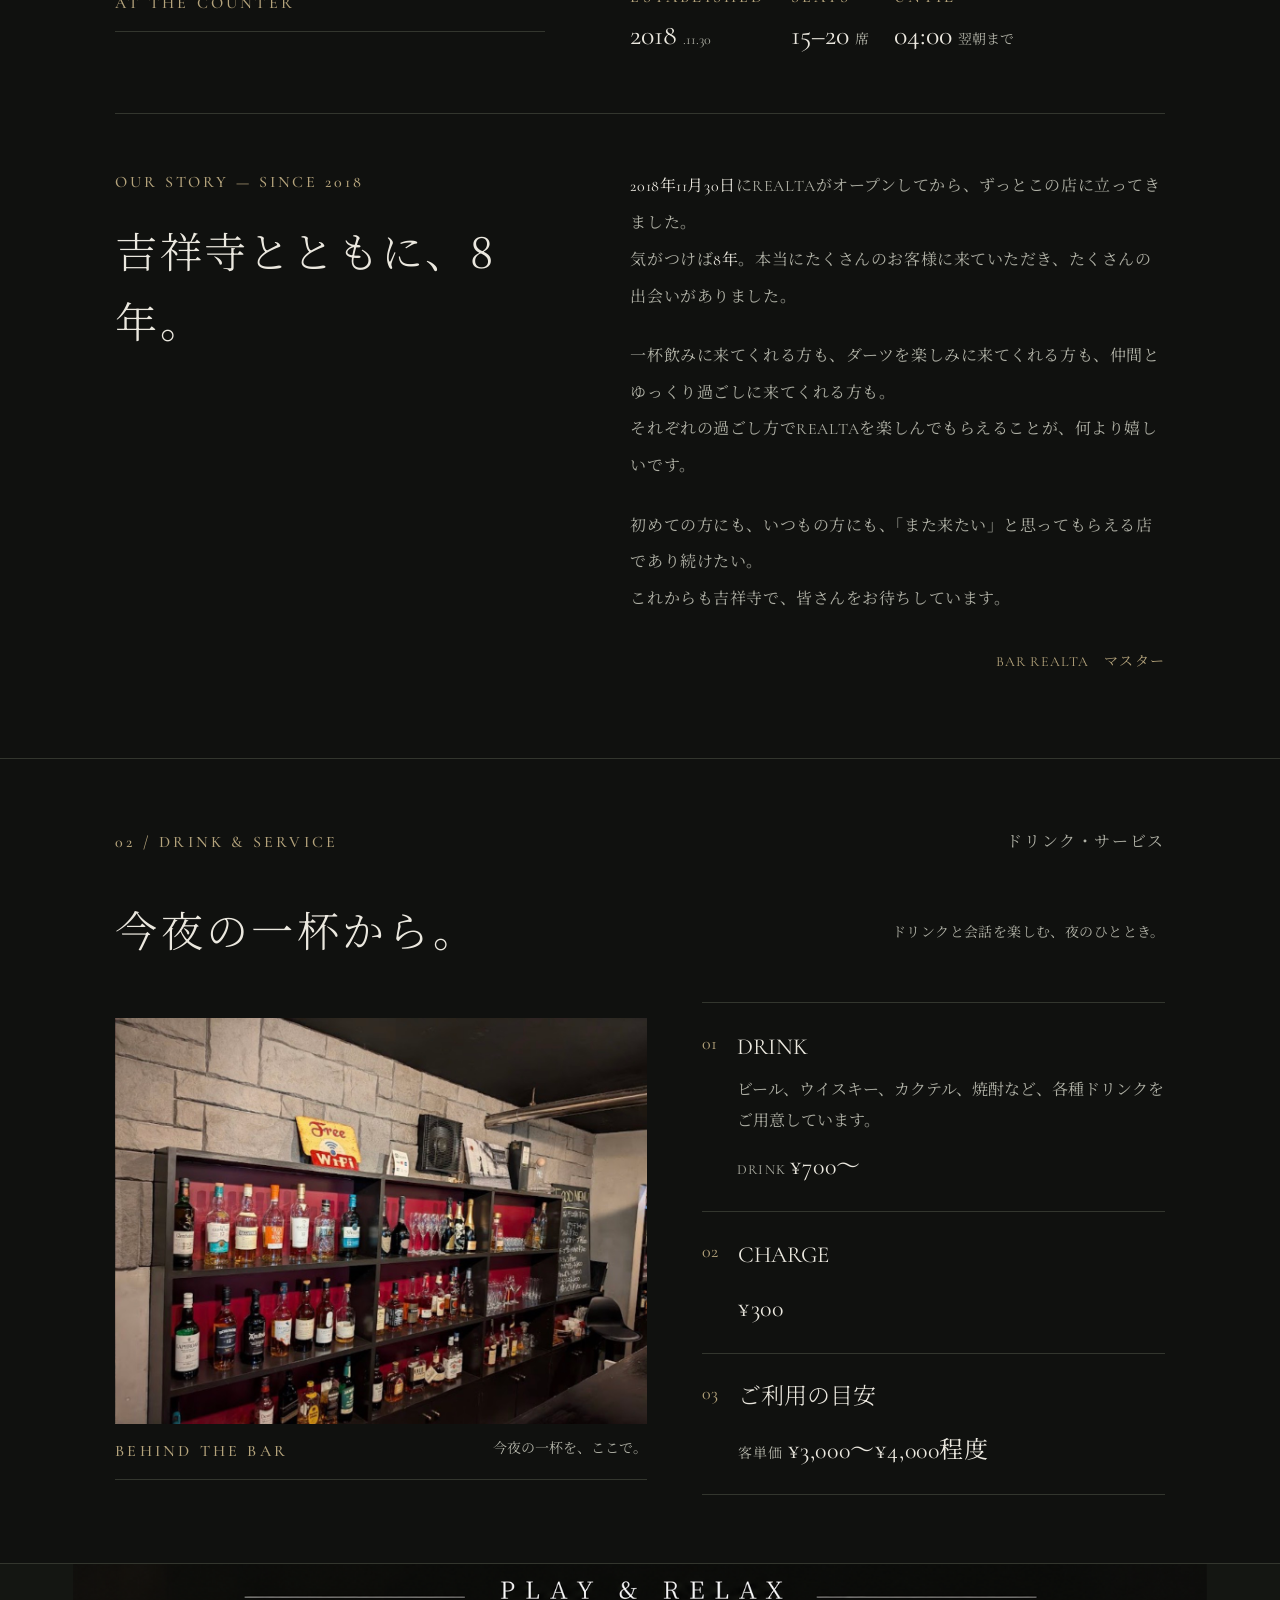
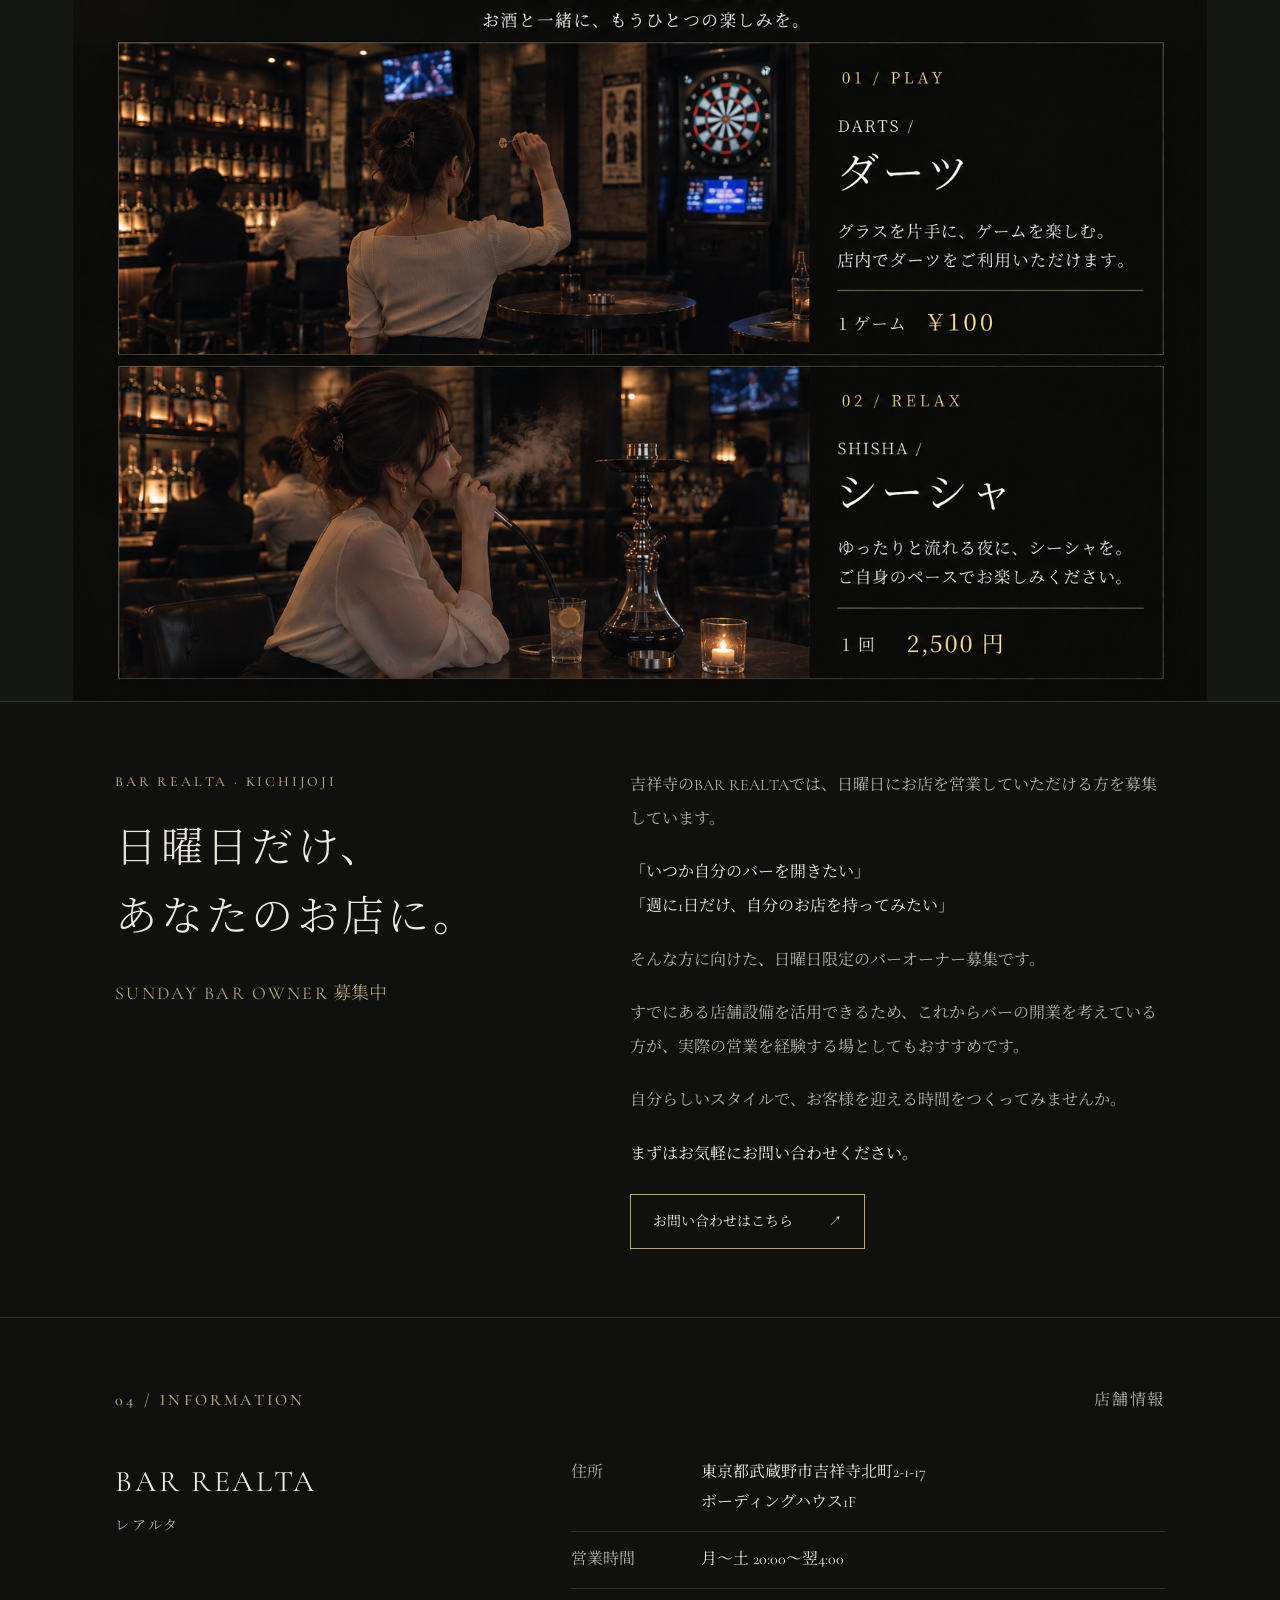
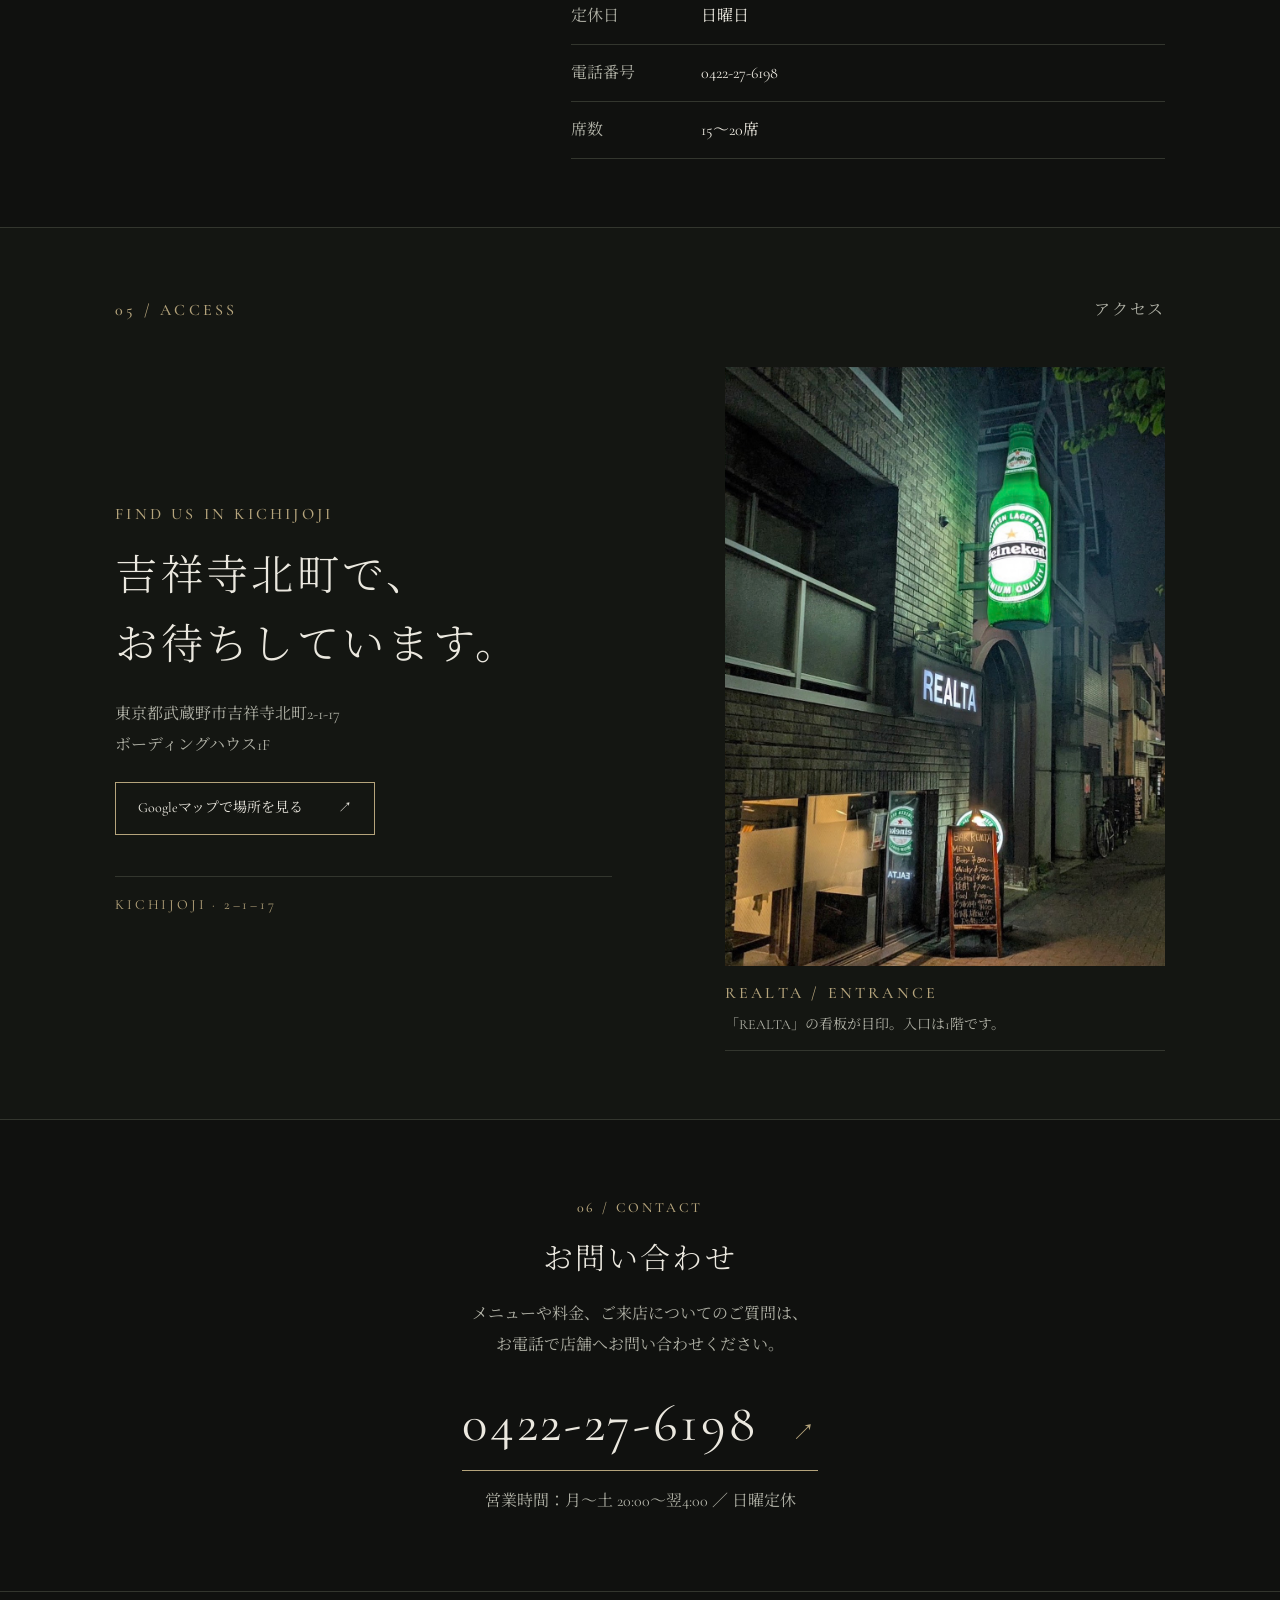
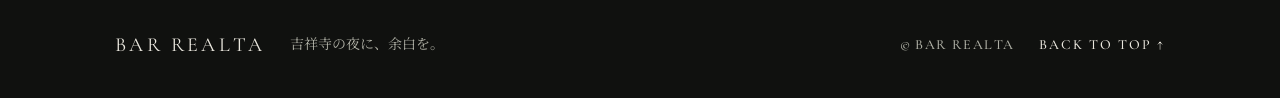
==== commit 8d171053: "Restore fa86aec single-page site with ordered anchor navigation" ====
--- a/index.html
+++ b/index.html
@@ -26,7 +26,8 @@
   <link rel="stylesheet" href="assets/experience-artwork.css?v=4f98e87cd8ca">
   <link rel="stylesheet" href="assets/sunday-owner.css">
   <link rel="stylesheet" href="assets/scroll-motion.css?v=2c46d51a0343">
-  <script src="assets/main.js?v=764823efae3c" defer></script>
+  <link rel="stylesheet" href="assets/single-page-nav.css">
+  <script src="assets/main.js?v=6343509fcf63" defer></script>
   <script type="application/ld+json">
   {"@context":"https://schema.org","@type":"BarOrPub","name":"BAR REALTA（レアルタ）","alternateName":"レアルタ 吉祥寺","telephone":"0422-27-6198","address":{"@type":"PostalAddress","streetAddress":"吉祥寺北町2-1-17 ボーディングハウス1F","addressLocality":"武蔵野市","addressRegion":"東京都","addressCountry":"JP"},"openingHoursSpecification":[{"@type":"OpeningHoursSpecification","dayOfWeek":["Monday","Tuesday","Wednesday","Thursday","Friday","Saturday"],"opens":"20:00","closes":"04:00"}],"priceRange":"客単価目安：3,000〜4,000円","foundingDate":"2018-11-30","hasMap":"https://www.google.com/maps/search/?api=1&query=東京都武蔵野市吉祥寺北町2-1-17+BAR+REALTA"}
   </script>
@@ -37,7 +38,13 @@
     <a class="brand" href="#top" aria-label="BAR REALTA トップ"><span class="brand-small">BAR</span><span class="brand-word">REALTA</span><span class="brand-place">KICHIJOJI · EST. 2018</span></a>
     <button class="menu-toggle" type="button" aria-expanded="false" aria-controls="site-nav" hidden><span>MENU</span><span class="menu-icon" aria-hidden="true"></span></button>
     <nav id="site-nav" aria-label="メインナビゲーション">
-      <a href="#about">REALTAについて</a><a href="#services">ドリンク・サービス</a><a href="#experience">ダーツ・シーシャ</a><a href="#information">店舗情報</a><a href="#access">アクセス</a><a href="#contact">お問い合わせ</a>
+      <a href="#top">HOME</a>
+      <a href="#about">ABOUT</a>
+      <a href="#services">DRINK</a>
+      <a href="#experience">DARTS &amp; SHISHA</a>
+      <a href="#sunday-owner">SUNDAY BAR OWNER</a>
+      <a href="#information">INFORMATION</a>
+      <a href="#contact">CONTACT</a>
     </nav>
   </header>
   <main id="main">
@@ -127,10 +134,6 @@
       <p class="age-note" aria-hidden="true" inert>飲酒・喫煙は20歳になってから。シーシャの提供条件は店舗へご確認ください。</p>
       <img class="experience-artwork-image" src="assets/images/プレイ＆リラックス、夜のバー時間.png" width="1536" height="1024" alt="PLAY &amp; RELAX。お酒と一緒に、もうひとつの楽しみを。ダーツ：グラスを片手に、ゲームを楽しむ夜。店内でダーツをご利用いただけます。1ゲーム100円。シーシャ：ゆったりと流れる夜に、シーシャを。ご自身のペースでお楽しみください。1回2,500円。" decoding="async">
     </section>
-    <section class="section information" id="information" aria-labelledby="information-title">
-      <div class="section-label"><span>04 / INFORMATION</span><span>店舗情報</span></div>
-      <div class="info-layout"><h2 id="information-title">BAR REALTA<span>レアルタ</span></h2><dl class="info-list"><div><dt>住所</dt><dd>東京都武蔵野市吉祥寺北町2-1-17<br>ボーディングハウス1F</dd></div><div><dt>営業時間</dt><dd>月〜土 20:00〜翌4:00</dd></div><div><dt>定休日</dt><dd>日曜日</dd></div><div><dt>電話番号</dt><dd><a href="tel:0422276198">0422-27-6198</a></dd></div><div><dt>席数</dt><dd>15〜20席</dd></div></dl></div>
-    </section>
     <section class="section sunday-owner" id="sunday-owner" aria-labelledby="sunday-owner-title">
       <div class="sunday-owner-layout">
         <div class="sunday-owner-heading">
@@ -149,6 +152,10 @@
         </div>
       </div>
     </section>
+    <section class="section information" id="information" aria-labelledby="information-title">
+      <div class="section-label"><span>04 / INFORMATION</span><span>店舗情報</span></div>
+      <div class="info-layout"><h2 id="information-title">BAR REALTA<span>レアルタ</span></h2><dl class="info-list"><div><dt>住所</dt><dd>東京都武蔵野市吉祥寺北町2-1-17<br>ボーディングハウス1F</dd></div><div><dt>営業時間</dt><dd>月〜土 20:00〜翌4:00</dd></div><div><dt>定休日</dt><dd>日曜日</dd></div><div><dt>電話番号</dt><dd><a href="tel:0422276198">0422-27-6198</a></dd></div><div><dt>席数</dt><dd>15〜20席</dd></div></dl></div>
+    </section>
     <section class="section access" id="access" aria-labelledby="access-title">
       <div class="section-label"><span>05 / ACCESS</span><span>アクセス</span></div>
       <div class="access-layout"><div><p class="eyebrow">FIND US IN KICHIJOJI</p><h2 id="access-title">吉祥寺北町で、<br>お待ちしています。</h2><p>東京都武蔵野市吉祥寺北町2-1-17<br>ボーディングハウス1F</p><a class="button" href="https://www.google.com/maps/search/?api=1&amp;query=東京都武蔵野市吉祥寺北町2-1-17+BAR+REALTA" target="_blank" rel="noopener noreferrer">Googleマップで場所を見る <span aria-hidden="true">↗</span><span class="sr-only">（新しいタブで開きます）</span></a></div><figure class="store-photo exterior-photo"><div class="store-photo-frame"><img src="assets/images/exterior.jpg" width="1097" height="1493" alt="BAR REALTAの夜の外観。REALTAの看板と緑のボトル型看板、建物1階のガラスの入口" loading="lazy" decoding="async"></div><figcaption><span>REALTA / ENTRANCE</span><span>「REALTA」の看板が目印。入口は1階です。</span></figcaption></figure></div>
--- a/assets/single-page-nav.css
+++ b/assets/single-page-nav.css
@@ -0,0 +1,8 @@
+/* Fit the seven anchor links without changing section layouts. */
+@media (max-width: 1250px) {
+  .site-header { flex-wrap: wrap; }
+  .menu-toggle:not([hidden]) { display: flex; }
+  .site-header nav { width: 100%; display: grid; grid-template-columns: minmax(0, 1fr) minmax(0, 1fr); gap: 0 16px; }
+  .site-header nav a { padding: 12px 0; border-top: 1px solid var(--line); }
+  .site-header nav[hidden] { display: none; }
+}
